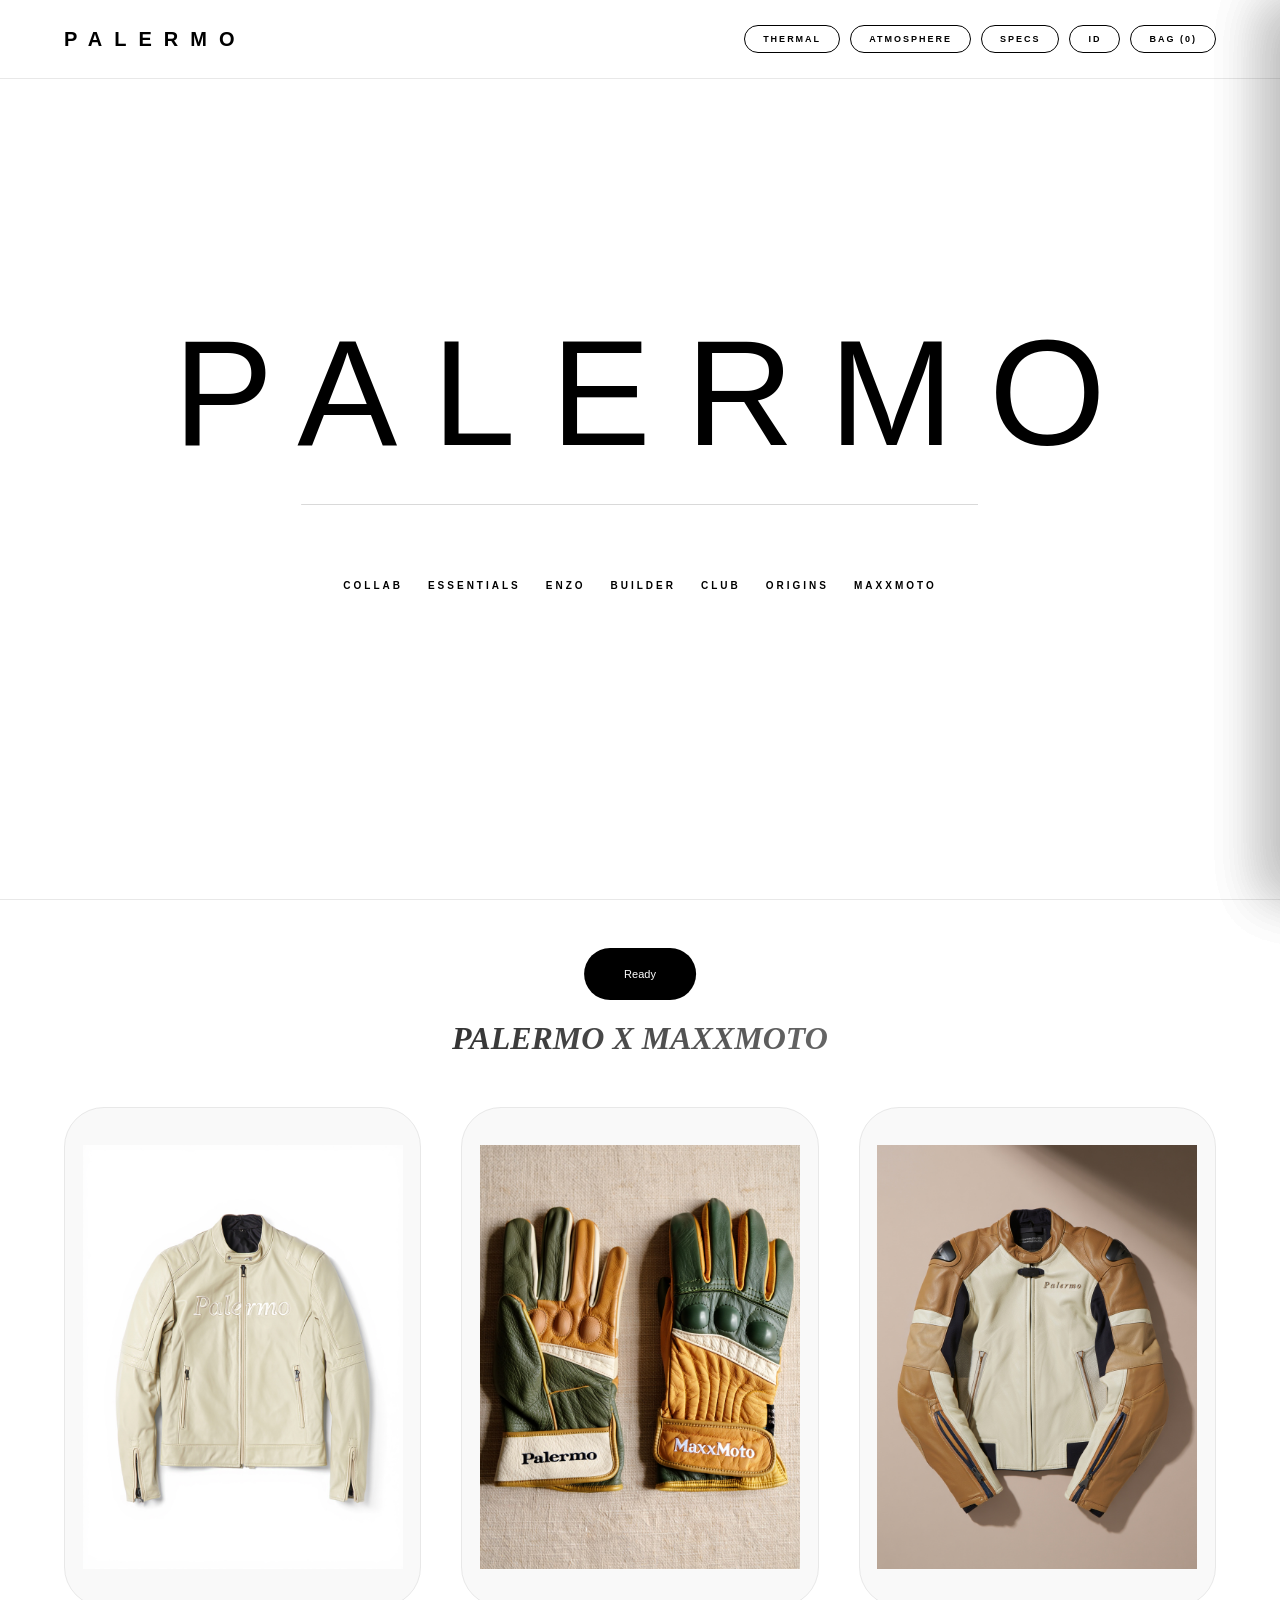
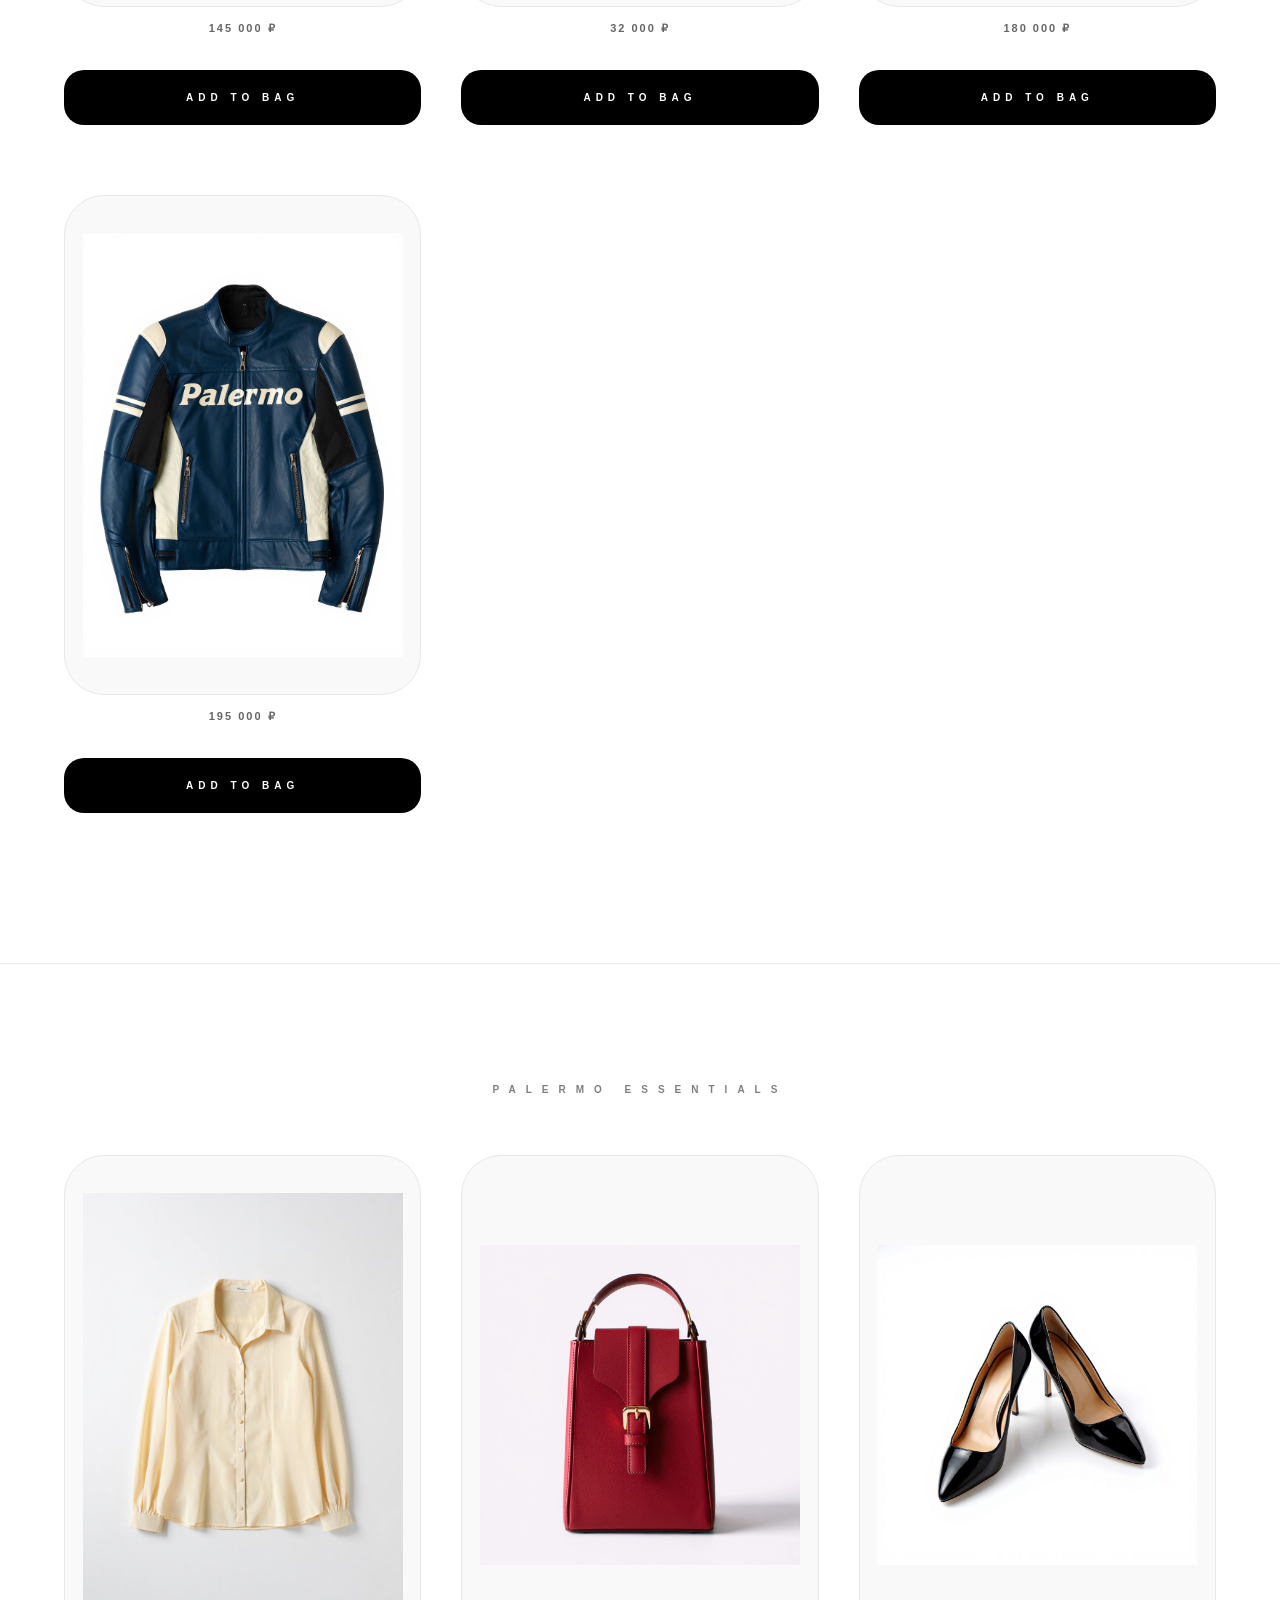
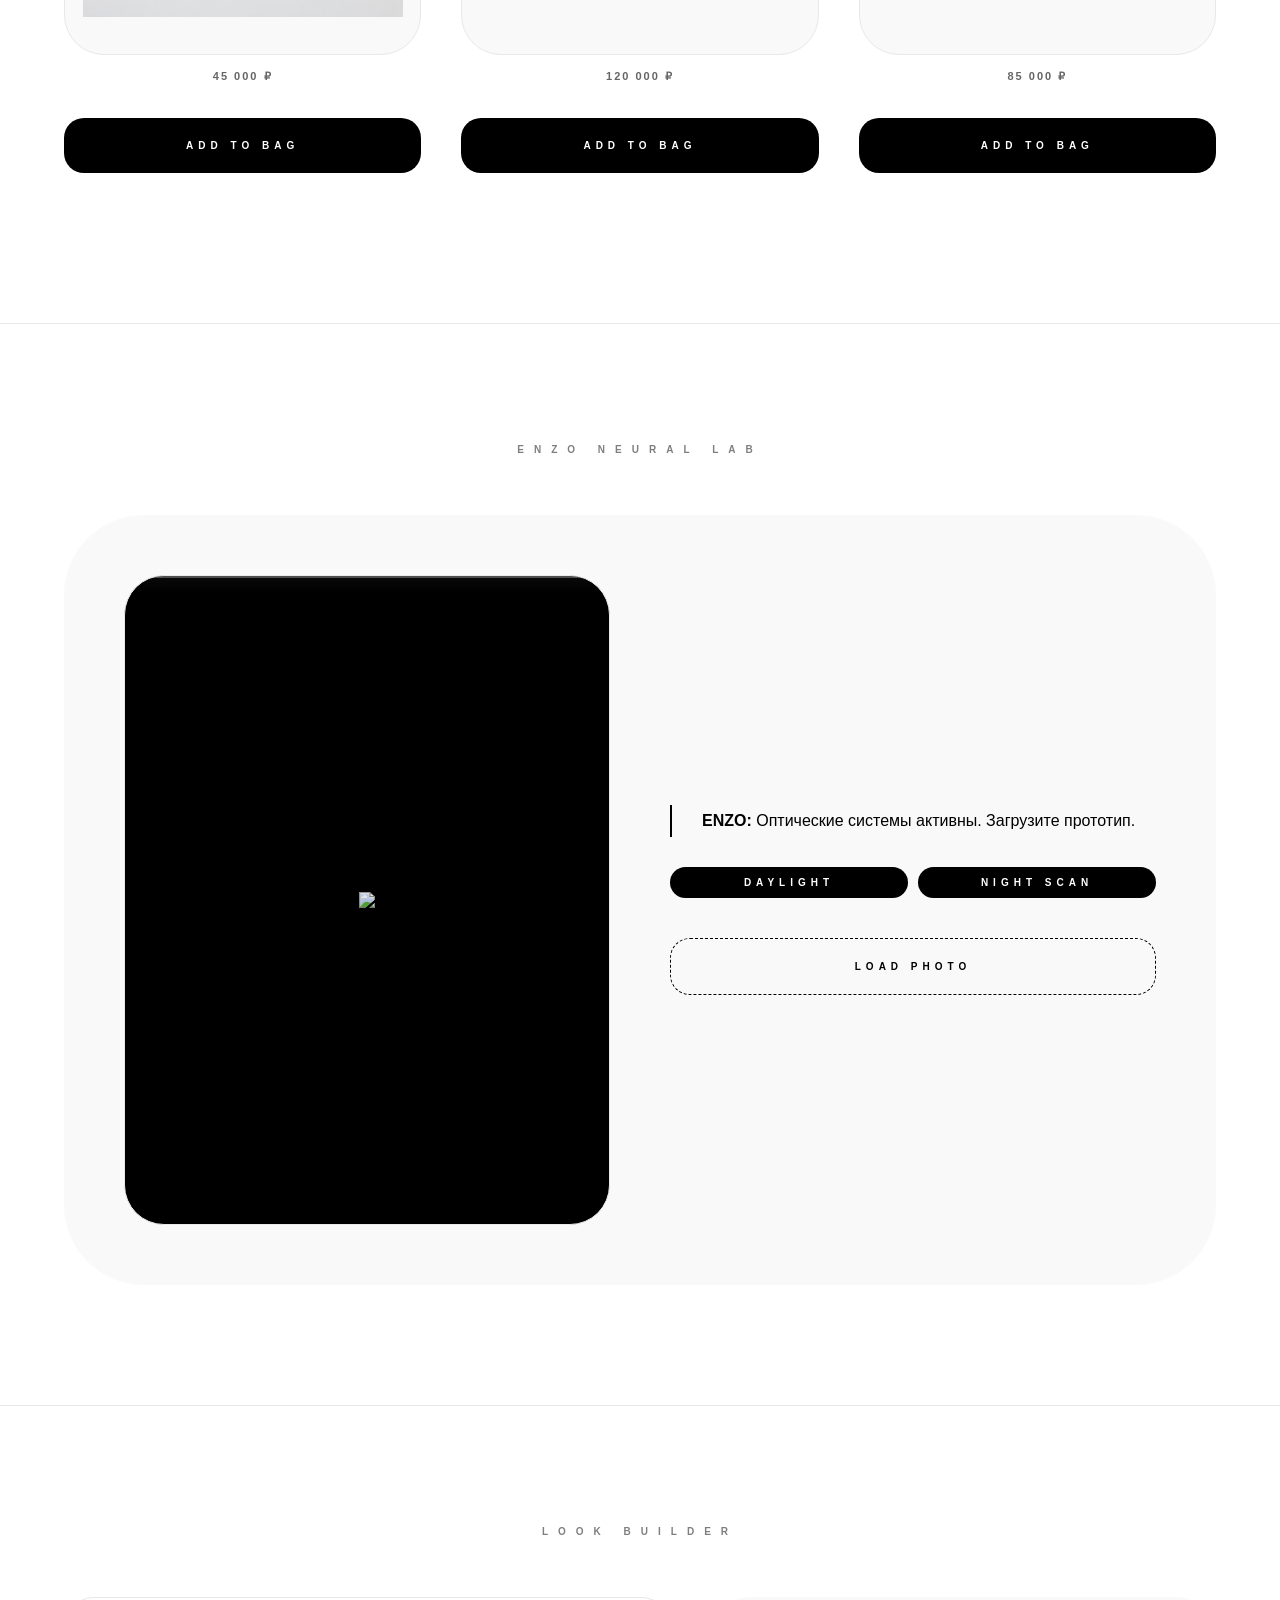
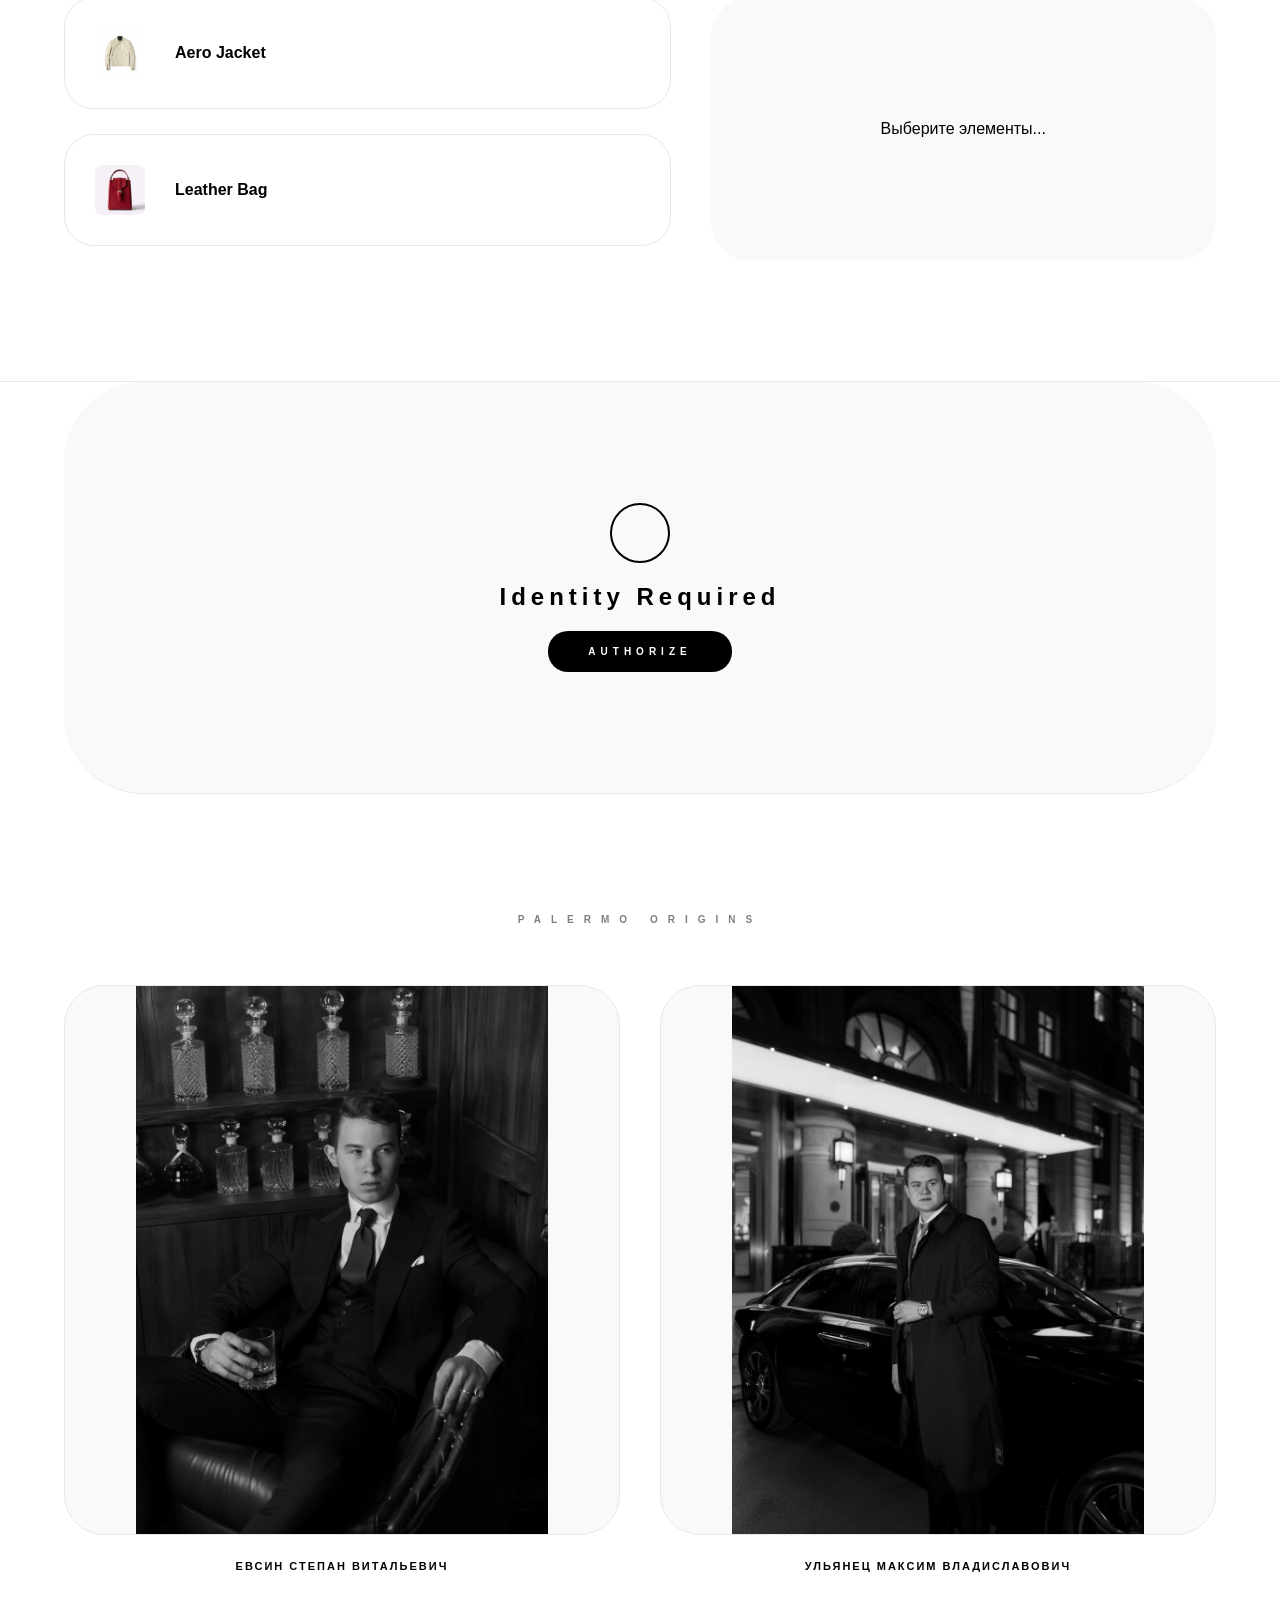
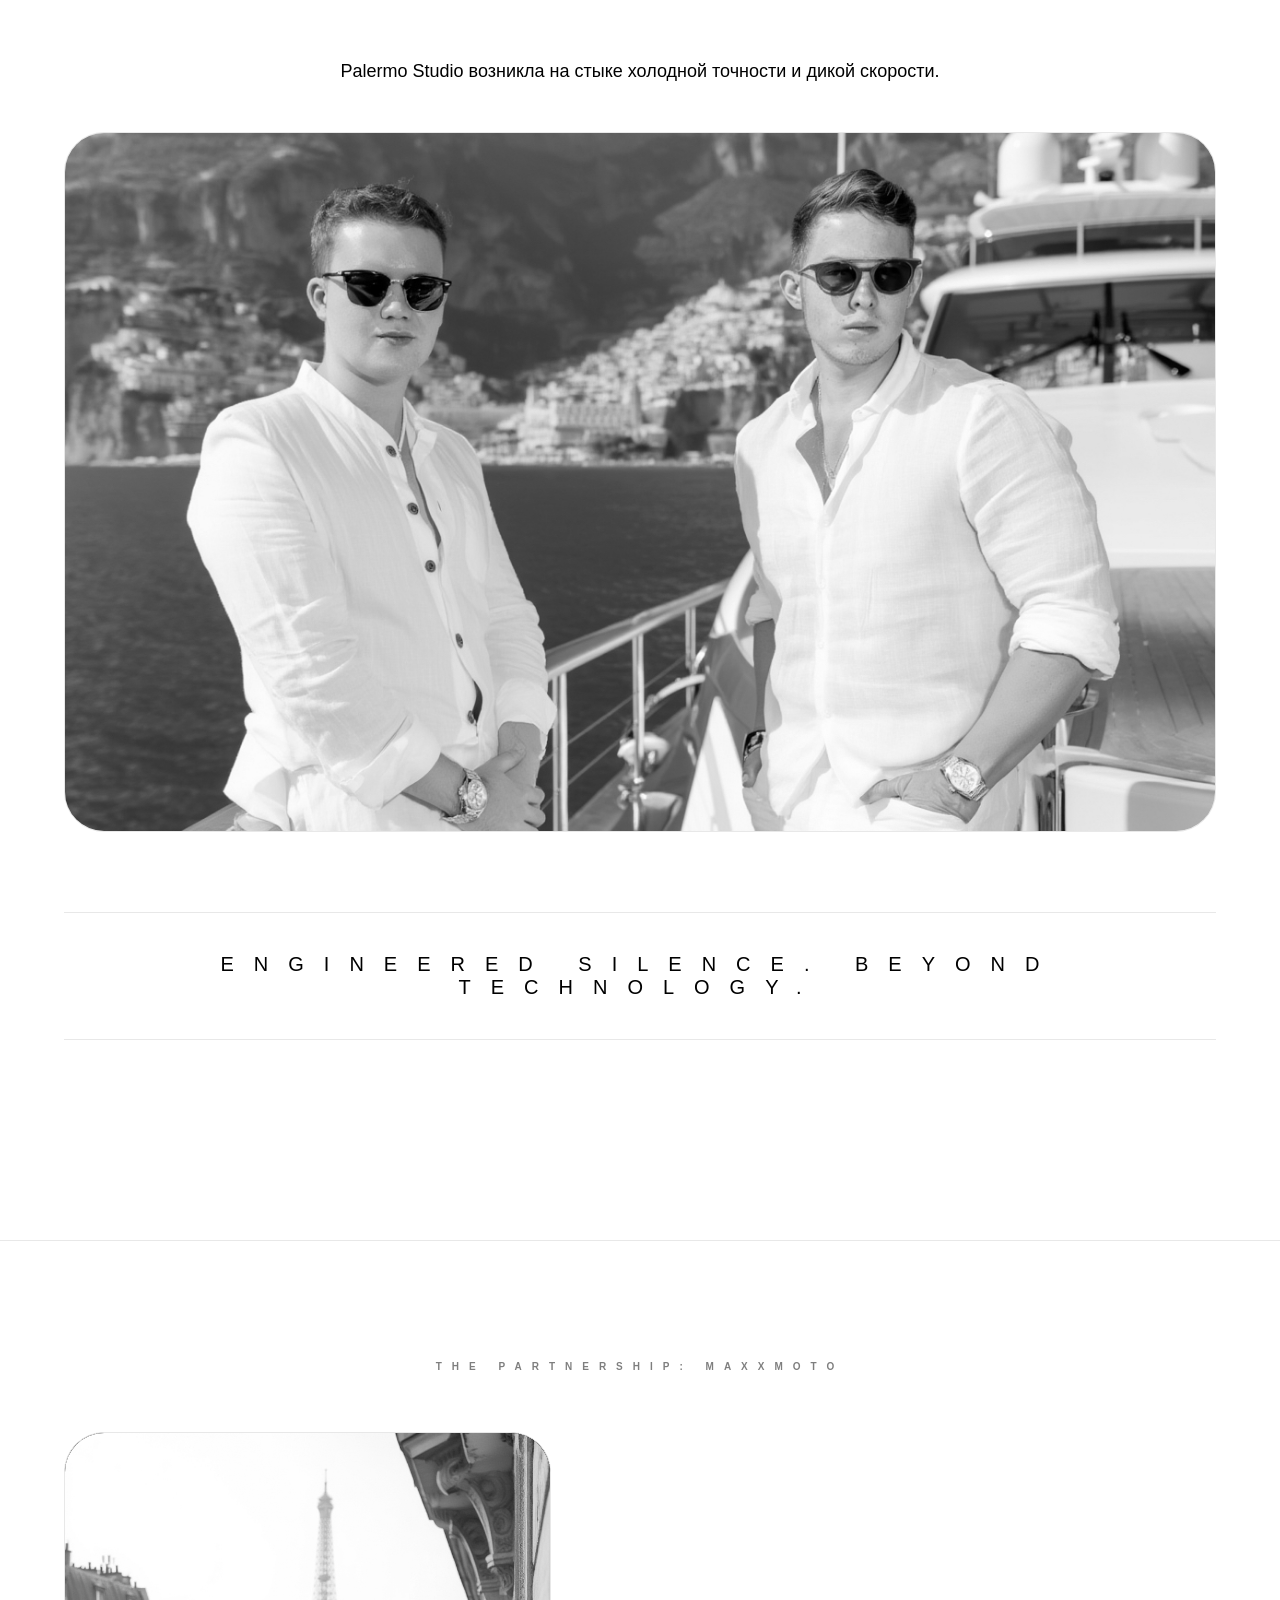
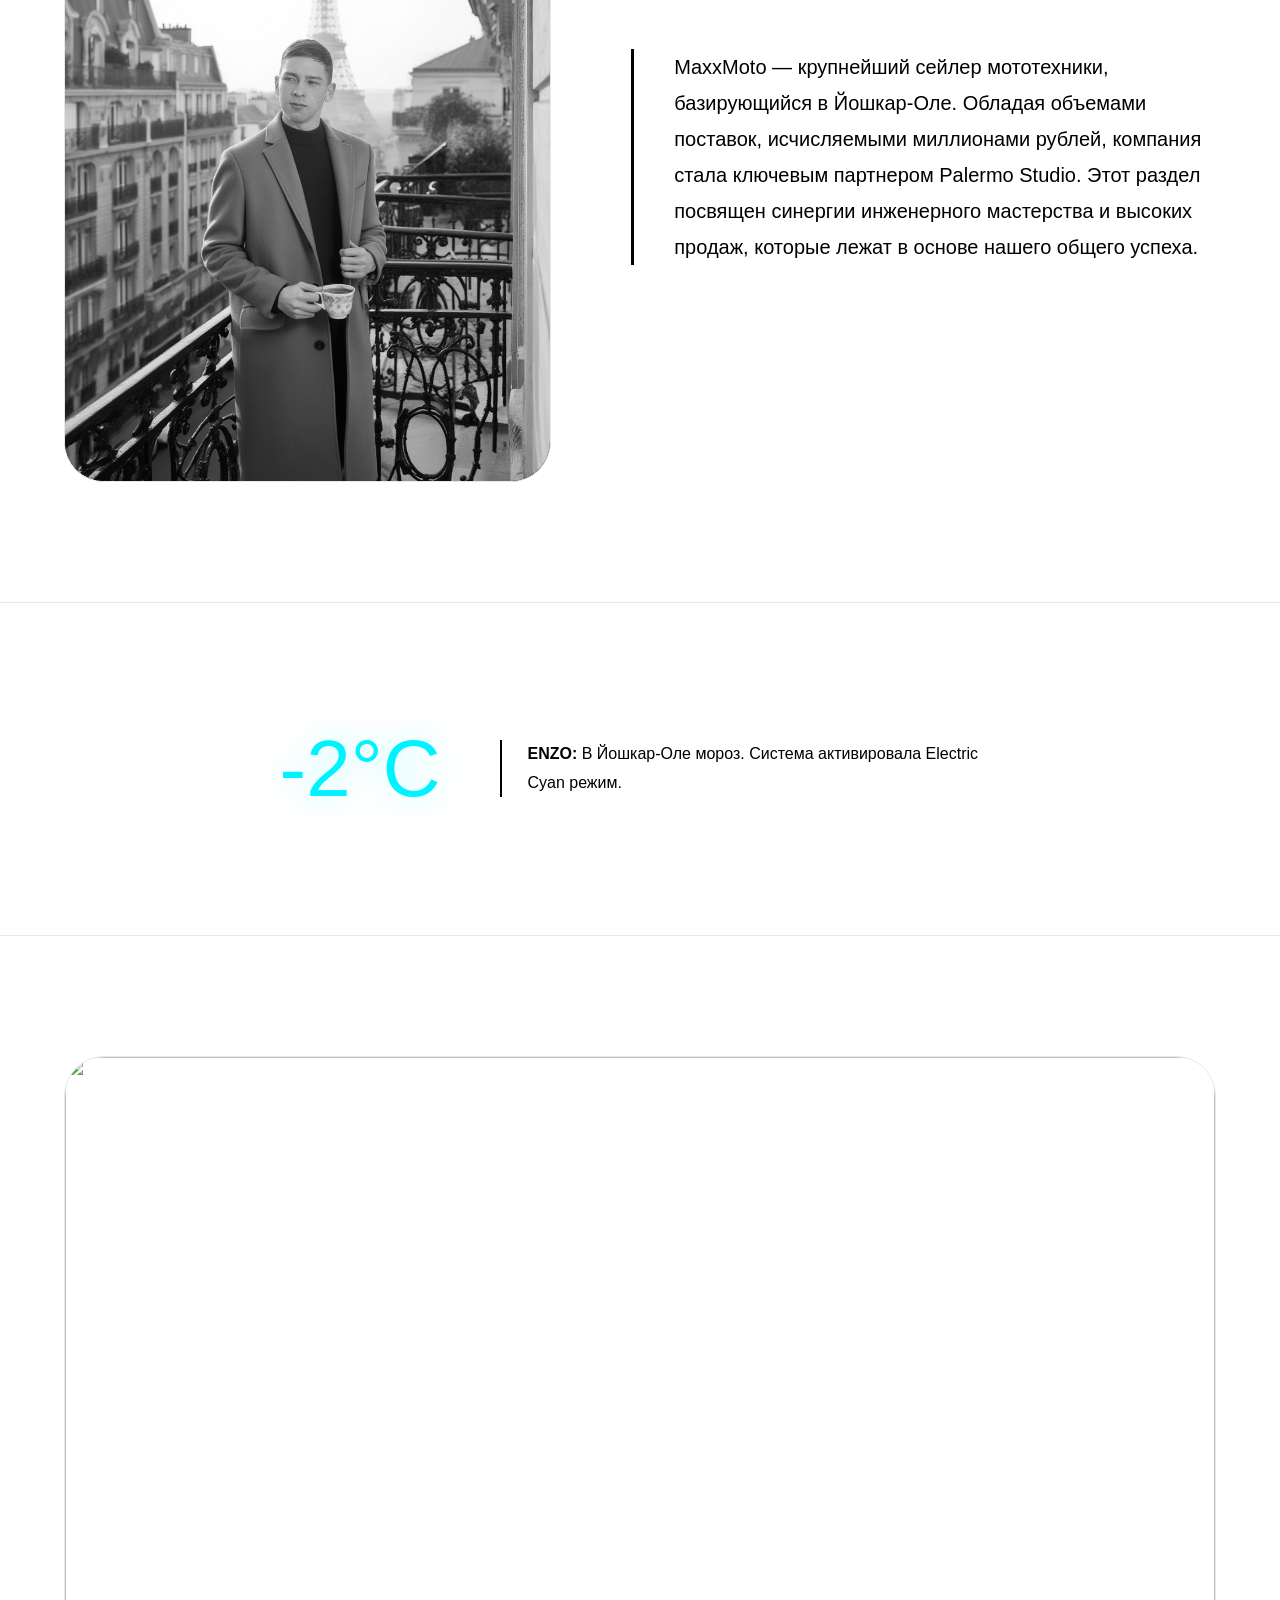
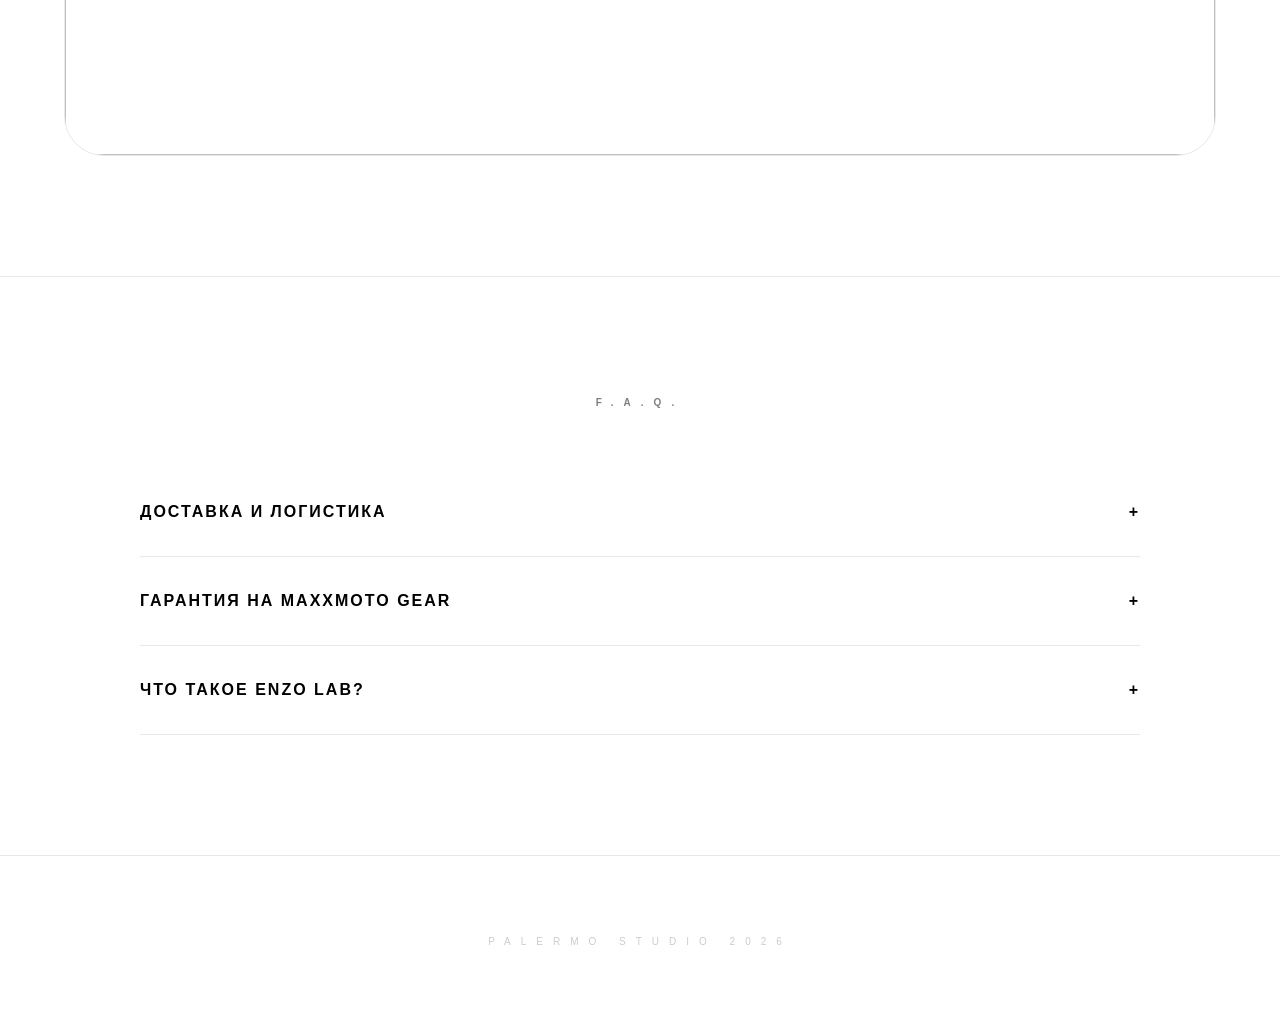
==== palermo.html @ 08204683 "v2 — optimized palermo studio with thermal mode, scroll reveal, size selector" ====
<!DOCTYPE html>
<html lang="ru">
<head>
    <meta charset="UTF-8">
    <title>PALERMO STUDIO | OS 2026</title>
    <style>
        :root {
            --bg: #ffffff; --text: #000000; --border: #e8e8e8;
            --gray: #f9f9f9; --beige: #D2B48C; --transition: all 0.6s cubic-bezier(0.15, 0, 0.15, 1);
            --electric-cyan: #00f2ff;
            --specs-bg: #f4f1ec; 
        }
        body.night-mode { --bg: #0d0d0d; --text: #ffffff; --border: #222; --gray: #151515; --specs-bg: #1a1815; }

        * { margin: 0; padding: 0; box-sizing: border-box; }
        body { font-family: "Helvetica Neue", Arial, sans-serif; background: var(--bg); color: var(--text); transition: background 0.5s; overflow-x: hidden; scroll-behavior: smooth; }
        .grain { position: fixed; top: 0; left: 0; width: 100%; height: 100%; background-image: url('https://vercel.app'); opacity: 0.03; pointer-events: none; z-index: 9999; }

        /* HEADER */
        header { position: fixed; top: 0; width: 100%; z-index: 1000; padding: 25px 5%; display: flex; justify-content: space-between; align-items: center; background: rgba(var(--bg), 0.8); backdrop-filter: blur(20px); border-bottom: 1px solid var(--border); }
        .logo-top { font-size: 20px; font-weight: 700; letter-spacing: 12px; text-transform: uppercase; }
        .nav-top { display: flex; gap: 10px; align-items: center; }
        .btn-mode { cursor: pointer; font-size: 9px; letter-spacing: 2px; text-transform: uppercase; border: 1px solid var(--text); padding: 8px 18px; border-radius: 30px; transition: 0.3s; background: none; color: var(--text); font-weight: bold; white-space: nowrap; }

        /* SIDEBARS */
        #side-cart, #auth-modal, #spec-modal { position: fixed; right: -450px; top: 0; width: 450px; height: 100%; background: var(--bg); z-index: 10001; border-left: 1px solid var(--border); padding: 50px; transition: right 0.6s cubic-bezier(0.16, 1, 0.3, 1); box-shadow: -20px 0 50px rgba(0,0,0,0.1); }
        #side-cart.open, #auth-modal.open, #spec-modal.open { right: 0; }
        .close-trigger { cursor: pointer; opacity: 0.4; font-size: 10px; letter-spacing: 2px; margin-bottom: 40px; display: block; }

        /* HERO */
        .hero { height: 100vh; display: flex; flex-direction: column; align-items: center; justify-content: center; text-align: center; }
        .hero-title-wrap { position: relative; padding-bottom: 25px; margin-bottom: 20px; }
        .hero-title { font-size: clamp(50px, 15vw, 150px); font-weight: 100; letter-spacing: 35px; text-transform: uppercase; transform: translateX(17px); }
        .hero-underline { position: absolute; bottom: 0; left: 0; width: 100%; height: 1px; background: var(--text); opacity: 0.15; transform: scaleX(0.7); }
        .hero-nav { display: flex; gap: 25px; list-style: none; margin-top: 50px; flex-wrap: wrap; justify-content: center; }
        .hero-nav a { text-decoration: none; color: var(--text); font-size: 10px; font-weight: 700; text-transform: uppercase; letter-spacing: 3px; }

        /* CATALOG - ZOOM GEAR ONLY */
        section { padding: 120px 5%; border-bottom: 1px solid var(--border); }
        .section-label { font-size: 10px; letter-spacing: 10px; text-transform: uppercase; text-align: center; display: block; margin-bottom: 60px; opacity: 0.5; font-weight: bold; }
        .catalog { display: grid; grid-template-columns: repeat(auto-fit, minmax(320px, 1fr)); gap: 40px; }
        .card { text-align: center; margin-bottom: 30px; }
        .img-wrap { width: 100%; height: 500px; border-radius: 40px; border: 1px solid var(--border); position: relative; background: var(--gray); overflow: hidden; display: flex; align-items: center; justify-content: center; }
        .gear-img { max-width: 90%; max-height: 90%; object-fit: contain; transition: var(--transition); }
        .card:hover .gear-img { transform: scale(1.1); }
        .price-tag { font-size: 11px; letter-spacing: 2px; margin: 15px 0; font-weight: bold; opacity: 0.6; }

        /* LOOK BUILDER SELECTION */
        .builder-container { display: grid; grid-template-columns: 1.2fr 1fr; gap: 40px; max-width: 1200px; margin: 0 auto; }
        .item-row { display: flex; align-items: center; gap: 25px; padding: 25px; border: 1px solid var(--border); border-radius: 30px; cursor: pointer; transition: 0.3s; margin-bottom: 15px; background: var(--bg); color: var(--text); }
        .item-row.selected { background: var(--text); color: var(--bg); border-color: var(--text); }
        .item-thumb { width: 60px; height: 60px; border-radius: 12px; object-fit: contain; background: #fff; padding: 5px; }

        /* THE CLUB */
        #club-section { background: var(--gray); text-align: center; position: relative; min-height: 400px; border-radius: 80px; margin: 0 5%; }
        .lock-overlay { position: absolute; top:0; left:0; width:100%; height:100%; background: var(--gray); display: flex; flex-direction: column; align-items: center; justify-content: center; z-index: 10; transition: 1s; border-radius: 80px; }
        .lock-overlay.unlocked { opacity: 0; pointer-events: none; transform: translateY(-50px); }
        .tech-lock { width: 60px; height: 60px; border: 2px solid var(--text); border-radius: 50%; margin-bottom: 20px; position: relative; animation: pulse 2s infinite; }
        @keyframes pulse { 0% { box-shadow: 0 0 0 0 rgba(0,0,0,0.1); } 100% { box-shadow: 0 0 0 30px rgba(0,0,0,0); } }

        /* ORIGINS - ALIGNED NO ZOOM */
        .founders-grid { display: grid; grid-template-columns: 1fr 1fr; gap: 40px; margin-bottom: 80px; align-items: start; }
        .f-img-box { width: 100%; height: 550px; background: var(--gray); border-radius: 40px; display: flex; align-items: center; justify-content: center; overflow: hidden; border: 1px solid var(--border); }
        .f-img-box img { max-width: 100%; max-height: 100%; object-fit: contain; filter: grayscale(1); transition: 1s; }
        .f-img-box:hover img { filter: grayscale(0); }
        .founder-name { font-size: 11px; letter-spacing: 2px; text-transform: uppercase; margin-top: 25px; font-weight: bold; text-align: center; }

        .fob-showcase { width: 100%; height: 700px; border-radius: 40px; overflow: hidden; border: 1px solid var(--border); background: var(--gray); display: flex; align-items: center; justify-content: center; }
        .fob-showcase img { width: 100%; height: 100%; object-fit: cover; filter: grayscale(1); transition: 1.5s; }
        .fob-showcase:hover img { filter: grayscale(0); }

        /* SCANNER */
        .lab-box { background: var(--gray); border-radius: 80px; display: grid; grid-template-columns: 1fr 1fr; gap: 60px; padding: 60px; align-items: center; }
        .mirror { height: 650px; border-radius: 40px; background: #000; position: relative; overflow: hidden; display: flex; align-items: center; justify-content: center; border: 1px solid var(--border); }
        .mirror img { max-width: 100%; max-height: 100%; object-fit: contain; opacity: 0.9; }
        .scan-line { width: 100%; height: 2px; background: #fff; position: absolute; top: 0; left: 0; animation: scanAnim 4s infinite linear; opacity: 0.3; z-index: 25; box-shadow: 0 0 15px #fff; }
        @keyframes scanAnim { 0%, 100% { top: 0; } 50% { top: 100%; } }
        #ai-loader { display: none; position: absolute; width: 60px; height: 60px; border: 3px solid rgba(210, 180, 140, 0.1); border-top: 3px solid var(--beige); border-radius: 50%; animation: spin 1s infinite; z-index: 30; }

        /* UTILS */
        .btn-lux { width: 100%; padding: 22px; background: var(--text); color: var(--bg); border: none; border-radius: 20px; font-size: 10px; font-weight: bold; letter-spacing: 5px; text-transform: uppercase; margin-top: 20px; cursor: pointer; }
        .faq-item { border-bottom: 1px solid var(--border); padding: 35px 0; cursor: pointer; }
        .faq-a { font-size: 13px; line-height: 2; opacity: 0; max-height: 0; overflow: hidden; transition: 0.5s; }
        .faq-item.active .faq-a { opacity: 0.5; max-height: 300px; padding-top: 25px; }
        #toast { position: fixed; bottom: -100px; left: 50%; transform: translateX(-50%); background: var(--text); color: var(--bg); padding: 20px 40px; border-radius: 100px; font-size: 11px; z-index: 20000; transition: 0.5s; }
        #toast.show { bottom: 40px; }
    </style>
</head>
<body id="body">
    <div class="grain"></div>
    <header>
        <div class="logo-top">PALERMO</div>
        <div class="nav-top">
            <div class="btn-mode" onclick="toggleThermal()">Thermal</div>
            <div class="btn-mode" onclick="document.body.classList.toggle('night-mode')">Atmosphere</div>
            <div class="btn-mode" onclick="document.getElementById('spec-modal').classList.toggle('open')">Specs</div>
            <div class="btn-mode" id="id-label" onclick="toggleAuth()">ID</div>
            <div class="btn-mode" onclick="toggleCart()">Bag (<span id="cart-q">0</span>)</div>
        </div>
    </header>

    <div id="spec-modal"><span class="close-trigger" onclick="this.parentElement.classList.remove('open')">← BACK</span><h2>Specs</h2><div style="background:var(--specs-bg); padding:30px; margin-top:20px; border-radius:15px;"><p style="font-size:13px; line-height:2.5; color:var(--beige);">• <b>Drag:</b> 0.24 Cd<br>• <b>Series:</b> Alpha V1</p></div></div>
    <div id="auth-modal"><span class="close-trigger" onclick="toggleAuth()">← BACK</span><h2>Identity</h2><input style="width:100%; padding:18px; margin:20px 0; border-radius:12px; border:1px solid var(--border);" type="text" placeholder="EMAIL" id="login-field"><button class="btn-lux" onclick="login()">Sync</button></div>
    <div id="side-cart"><span class="close-trigger" onclick="toggleCart()">← CLOSE</span><h2>Bag</h2><div id="cart-list"></div><div style="position:absolute; bottom:50px; width:calc(100% - 100px);"><div style="display:flex; justify-content:space-between; margin-bottom:20px;"><b>Total:</b><b id="cart-total">0 ₽</b></div><button class="btn-lux" style="margin:0" onclick="checkout()">Checkout</button></div></div>

    <!-- 1. HERO -->
    <section class="hero">
        <div class="hero-title-wrap"><h1 class="hero-title">PALERMO</h1><div class="hero-underline"></div></div>
        <ul class="hero-nav"><li><a href="#collab">Collab</a></li><li><a href="#mainline">Essentials</a></li><li><a href="#lab">ENZO</a></li><li><a href="#builder">Builder</a></li><li><a href="#club-section">Club</a></li><li><a href="#origins">Origins</a></li><li><a href="#maxxmoto">MaxxMoto</a></li></ul>
    </section>

    <!-- 2. COLLAB -->
    <section id="collab">
        <h2 style="font-family:'Arial Black'; font-style:italic; font-weight:900; font-size:32px; text-transform:uppercase; text-align:center; margin-bottom:50px; background:linear-gradient(90deg, var(--text), #999); -webkit-background-clip:text; -webkit-text-fill-color:transparent;">Palermo x MaxxMoto</h2>
        <div class="catalog">
            <div class="card"><div class="img-wrap"><img src="jacket.jpeg" class="gear-img"></div><div class="price-tag">145 000 ₽</div><button class="btn-lux" onclick="buy('Aero Jacket', 145000)">Add to bag</button></div>
            <div class="card"><div class="img-wrap"><img src="glovo.jpeg" class="gear-img"></div><div class="price-tag">32 000 ₽</div><button class="btn-lux" onclick="buy('Glovo Gloves', 32000)">Add to bag</button></div>
            <div class="card"><div class="img-wrap"><img src="moto1.jpeg" class="gear-img"></div><div class="price-tag">180 000 ₽</div><button class="btn-lux" onclick="buy('Armor v1', 180000)">Add to bag</button></div>
            <div class="card"><div class="img-wrap"><img src="moto2.jpeg" class="gear-img"></div><div class="price-tag">195 000 ₽</div><button class="btn-lux" onclick="buy('Armor v2', 195000)">Add to bag</button></div>
        </div>
    </section>

    <!-- 3. ESSENTIALS -->
    <section id="mainline">
        <span class="section-label">Palermo Essentials</span>
        <div class="catalog">
            <div class="card"><div class="img-wrap"><img src="shirt.jpeg" class="gear-img"></div><div class="price-tag">45 000 ₽</div><button class="btn-lux" onclick="buy('Studio Shirt', 45000)">Add to bag</button></div>
            <div class="card"><div class="img-wrap"><img src="sumka.jpeg" class="gear-img"></div><div class="price-tag">120 000 ₽</div><button class="btn-lux" onclick="buy('Leather Bag', 120000)">Add to bag</button></div>
            <div class="card"><div class="img-wrap"><img src="tufli.jpeg" class="gear-img"></div><div class="price-tag">85 000 ₽</div><button class="btn-lux" onclick="buy('Studio Shoes', 85000)">Add to bag</button></div>
        </div>
    </section>

    <!-- 4. ENZO SCANNER -->
    <section id="lab">
        <span class="section-label">ENZO Neural Lab</span>
        <div class="lab-box">
            <div class="mirror"><div class="scan-line"></div><div id="ai-loader"></div><img src="robot.jpg" id="v-port"></div>
            <div><p id="enzo-text" style="font-size:16px; line-height:2; border-left:2px solid var(--text); padding-left:30px; margin-bottom:30px;"><b>ENZO:</b> Оптические системы активны. Загрузите прототип.</p>
                <div style="display:flex; gap:10px; margin-bottom:20px;"><button class="btn-lux" style="margin:0; padding:10px 20px;" onclick="changeLight('day')">Daylight</button><button class="btn-lux" style="margin:0; padding:10px 20px;" onclick="changeLight('night')">Night Scan</button></div>
                <button class="btn-lux" style="background:none; border:1px dashed var(--text); color:var(--text);" onclick="loadMax()">Load Photo</button>
            </div>
        </div>
    </section>

    <!-- 5. LOOK BUILDER -->
    <section id="builder">
        <span class="section-label">Look Builder</span>
        <div class="builder-container">
            <div style="display:flex; flex-direction:column; gap:10px;">
                <div class="item-row" onclick="sel('Aero Jacket', this)"><img src="jacket.jpeg" class="item-thumb"><b>Aero Jacket</b></div>
                <div class="item-row" onclick="sel('Leather Bag', this)"><img src="sumka.jpeg" class="item-thumb"><b>Leather Bag</b></div>
            </div>
            <div style="background:var(--gray); border-radius:40px; display:flex; align-items:center; justify-content:center; padding:40px; text-align:center;"><p id="l-msg">Выберите элементы...</p></div>
        </div>
    </section>

    <!-- 6. THE CLUB -->
    <section id="club-section">
        <span class="section-label">Palermo [PRIVATE] Club</span>
        <div class="lock-overlay" id="club-lock"><div class="tech-lock"></div><h2 style="letter-spacing:5px;">Identity Required</h2><button class="btn-lux" onclick="toggleAuth()" style="width:auto; padding:15px 40px; margin-top:20px;">Authorize</button></div>
        <div id="club-inner" style="opacity:0.1; filter:blur(10px); transition:1.5s; display:grid; grid-template-columns: 1fr 1fr 1fr; gap:30px; max-width:1200px; margin:0 auto;">
            <div style="border:1px solid var(--border); padding:40px; border-radius:30px;"><b>STATUS:</b> LEVEL ALPHA</div>
            <div style="border:1px solid var(--border); padding:40px; border-radius:30px;"><b>OFFER:</b> -15% SITEWIDE</div>
            <div style="border:1px solid var(--border); padding:40px; border-radius:30px;"><b>INSIDER:</b> V2 CONCEPT</div>
        </div>
    </section>

    <!-- 7. ORIGINS -->
    <section id="origins">
        <span class="section-label">Palermo Origins</span>
        <div class="founders-grid">
            <div style="text-align:center;"><div class="f-img-box"><img src="f1.jpeg"></div><p class="founder-name">Евсин Степан Витальевич</p></div>
            <div style="text-align:center;"><div class="f-img-box"><img src="f2.jpeg"></div><p class="founder-name">Ульянец Максим Владиславович</p></div>
        </div>
        <p style="max-width:850px; margin:40px auto; font-size:18px; line-height:2.2; text-align:center; font-weight:300;">Palermo Studio возникла на стыке холодной точности и дикой скорости.</p>
        <div class="fob-showcase"><img src="fob.jpeg"></div>
        <div style="font-size: clamp(14px, 2.5vw, 20px); letter-spacing: 20px; text-transform: uppercase; text-align: center; margin: 80px 0; font-weight: 200; border-top: 1px solid var(--border); border-bottom: 1px solid var(--border); padding: 40px 0;">ENGINEERED SILENCE. BEYOND TECHNOLOGY.</div>
    </section>

    <!-- 8. MAXXMOTO -->
    <section id="maxxmoto">
        <span class="section-label">The Partnership: MaxxMoto</span>
        <div style="display:grid; grid-template-columns: 1fr 1.2fr; gap:80px; align-items:center;">
            <div style="height:650px; border-radius:40px; border:1px solid var(--border); overflow:hidden; background:#000; display:flex; align-items:center; justify-content:center;"><img src="maksim.jpeg" style="width:100%; height:100%; object-fit:cover; filter:grayscale(1); transition:1s;" onmouseover="this.style.filter='grayscale(0)'" onmouseout="this.style.filter='grayscale(1)'"></div>
            <div style="font-size: 20px; line-height: 1.8; font-weight: 300; border-left: 3px solid var(--text); padding-left: 40px;">MaxxMoto — крупнейший сейлер мототехники, базирующийся в Йошкар-Оле. Обладая объемами поставок, исчисляемыми миллионами рублей, компания стала ключевым партнером Palermo Studio. Этот раздел посвящен синергии инженерного мастерства и высоких продаж, которые лежат в основе нашего общего успеха.</div>
        </div>
    </section>

    <!-- 9. WEATHER & MAP -->
    <section id="comfort"><div style="display:flex; align-items:center; gap:60px; justify-content:center; flex-wrap:wrap;"><div style="font-size:80px; font-weight:100; color:var(--electric-cyan); text-shadow:0 0 30px rgba(0, 242, 255, 0.3);">-2°C</div><p style="max-width:500px; font-size:16px; line-height:1.8; border-left:2px solid var(--text); padding-left:25px;"><b>ENZO:</b> В Йошкар-Оле мороз. Система активировала Electric Cyan режим.</p></div></section>
    <section id="stores"><div style="height:700px; border-radius:40px; overflow:hidden; border:1px solid var(--border);"><img src="map.jpg" style="width:100%; height:100%; object-fit:contain;"></div></section>

    <!-- 10. FAQ -->
    <section id="faq">
        <span class="section-label">F.A.Q.</span>
        <div style="max-width: 1000px; margin: 0 auto;">
            <div class="faq-item" onclick="this.classList.toggle('active')"><div style="display:flex; justify-content:space-between; font-weight:bold; letter-spacing:2px; text-transform:uppercase;">Доставка и логистика<span>+</span></div><div class="faq-a">Доставка осуществляется из хаба в Йошкар-Оле в течение 3-7 дней по всему миру.</div></div>
            <div class="faq-item" onclick="this.classList.toggle('active')"><div style="display:flex; justify-content:space-between; font-weight:bold; letter-spacing:2px; text-transform:uppercase;">Гарантия на MaxxMoto Gear<span>+</span></div><div class="faq-a">Вся экипировка проходит 12 этапов тестирования и имеет пожизненную гарантию.</div></div>
            <div class="faq-item" onclick="this.classList.toggle('active')"><div style="display:flex; justify-content:space-between; font-weight:bold; letter-spacing:2px; text-transform:uppercase;">Что такое ENZO Lab?<span>+</span></div><div class="faq-a">Это проприетарный ИИ-ассистент для калибровки силуэта и подбора материалов.</div></div>
        </div>
    </section>

    <footer><p style="text-align:center; opacity:0.2; padding:80px; font-size:10px; letter-spacing:10px;">PALERMO STUDIO 2026</p></footer>
    <div id="toast">Ready</div>

    <script>
        let cart = [];
        function buy(n, p) { cart.push({n, p}); updateCart(); toast(n + " Added"); }
        function toggleCart() { document.getElementById('side-cart').classList.toggle('open'); }
        function toggleAuth() { document.getElementById('auth-modal').classList.toggle('open'); }
        function login() { 
            toast("Welcome, Evsin Stepan"); 
            document.getElementById('id-label').innerText = "Evsin Stepan";
            document.getElementById('club-lock').classList.add('unlocked');
            document.getElementById('club-inner').style.opacity = "1"; document.getElementById('club-inner').style.filter = "blur(0)";
            toggleAuth(); 
        }
        function updateCart() {
            const list = document.getElementById('cart-list');
            const total = cart.reduce((s, i) => s + i.p, 0);
            document.getElementById('cart-q').innerText = cart.length;
            document.getElementById('cart-total').innerText = total.toLocaleString() + " ₽";
            list.innerHTML = cart.map(i => `<div style="display:flex; justify-content:space-between; margin-bottom:15px; font-size:13px;"><span>${i.n}</span><span>${i.p.toLocaleString()} ₽</span></div>`).join('');
        }
        function checkout() { toast("Success"); cart=[]; updateCart(); toggleCart(); }
        function toast(m) { const t = document.getElementById('toast'); t.innerText = m; t.classList.add('show'); setTimeout(() => t.classList.remove('show'), 3000); }
        function toggleThermal() { document.getElementById('body').classList.toggle('thermal-active'); }
        let isMax = false;
        function loadMax() { document.getElementById('v-port').src = "max1.jpeg"; isMax = true; toast("Photo Loaded"); }
        function changeLight(m) {
            if(!isMax) return;
            const l = document.getElementById('ai-loader'); const img = document.getElementById('v-port');
            l.style.display = "block"; img.style.opacity = "0.2";
            setTimeout(() => { img.src = (m === 'night') ? "max2.jpeg" : "max1.jpeg"; img.style.opacity = "0.9"; l.style.display = "none"; }, 3000);
        }
        let sItems = [];
        function sel(n, e) {
            e.classList.toggle('selected');
            if(sItems.includes(n)) sItems = sItems.filter(i => i !== n); else sItems.push(n);
            document.getElementById('l-msg').innerHTML = sItems.length > 0 ? `<b>ENZO:</b> Сочетание анализируется...` : "Выберите элементы...";
        }
        window.onload = () => { window.scrollTo(0,0); };
    </script>
</body>
</html>
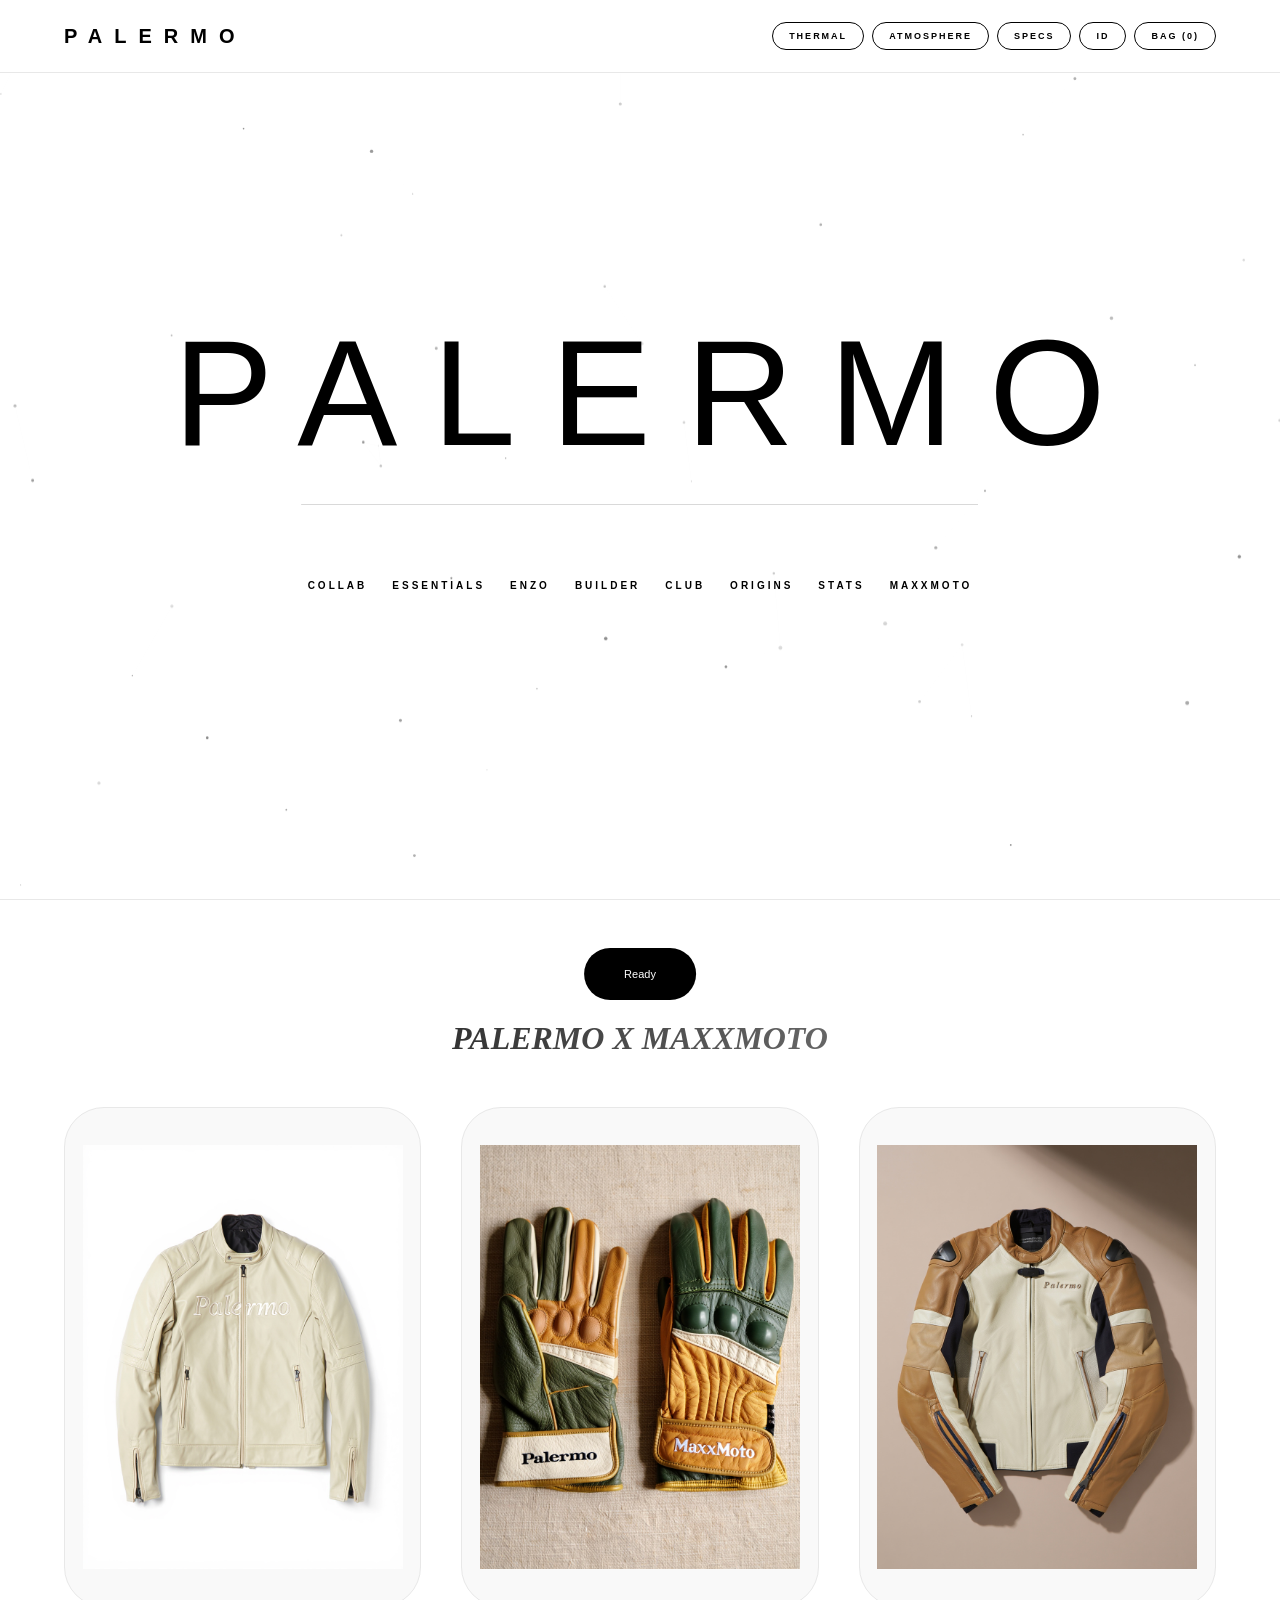
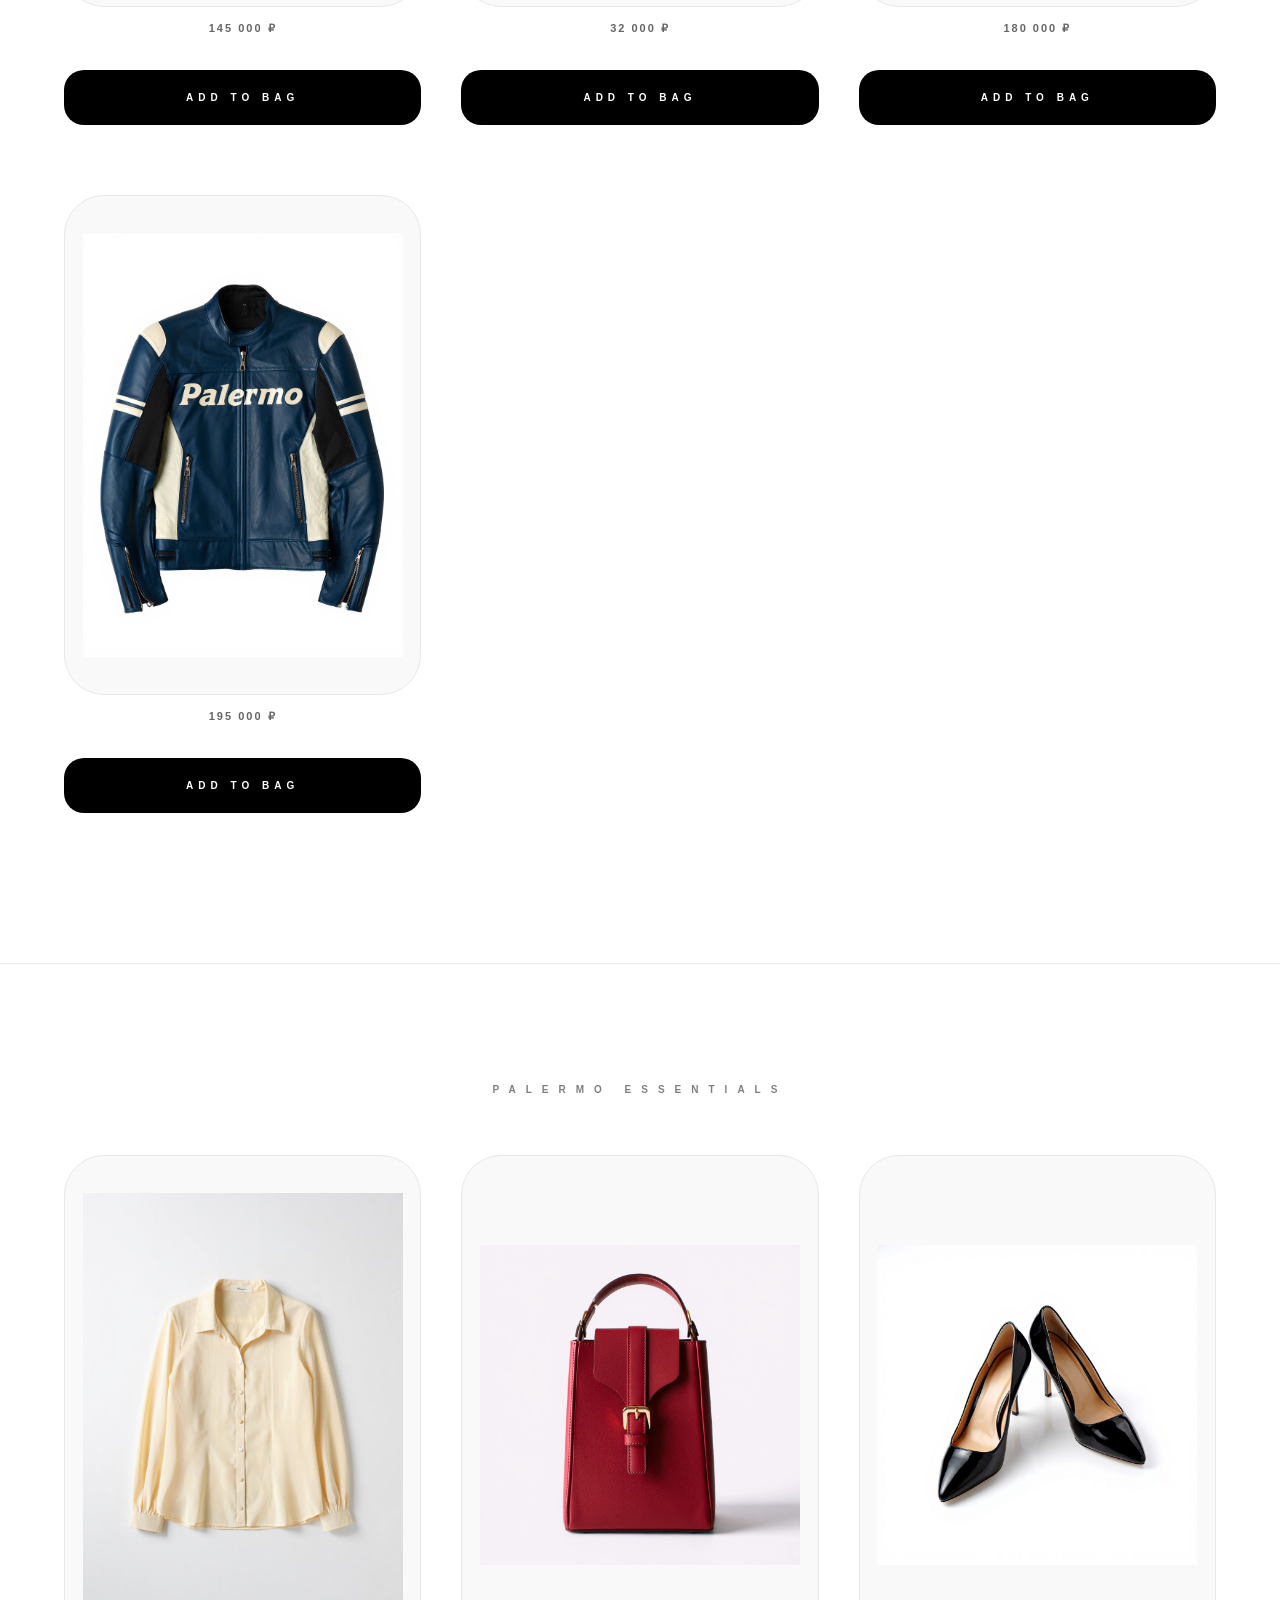
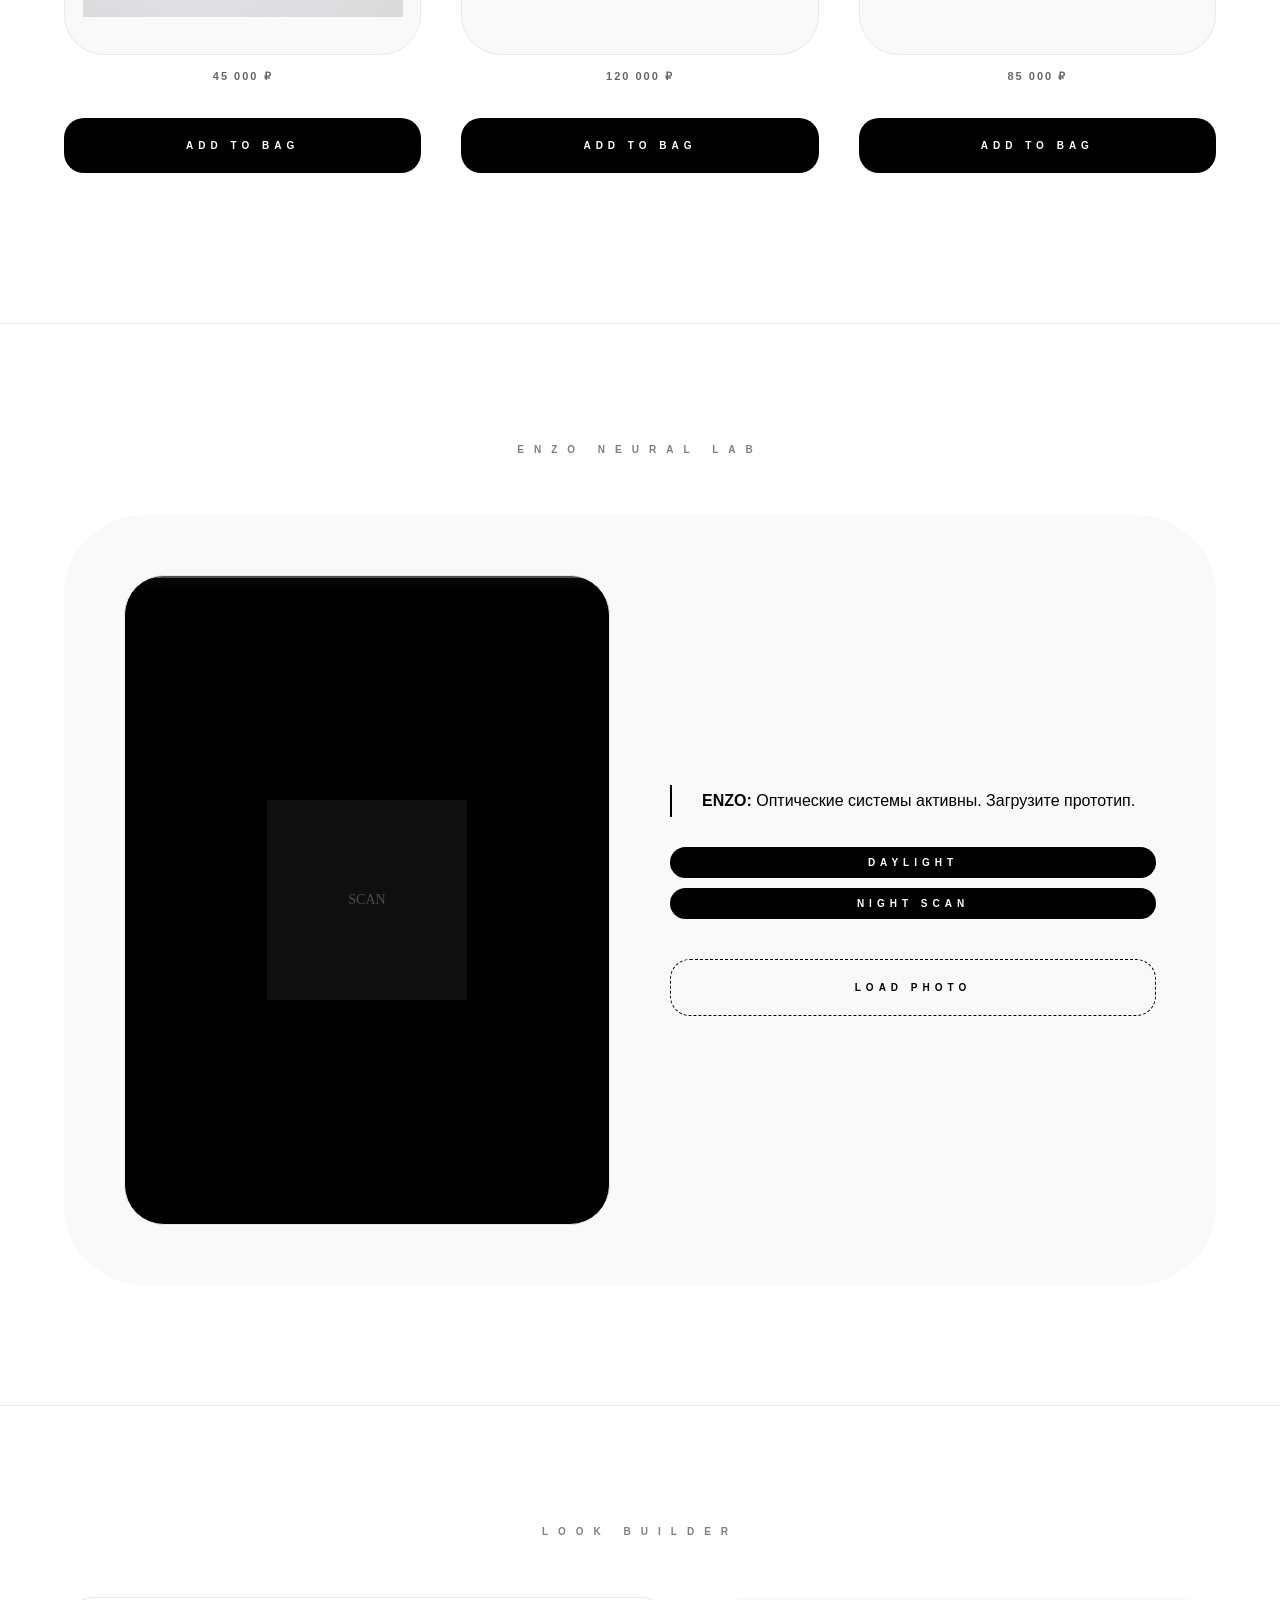
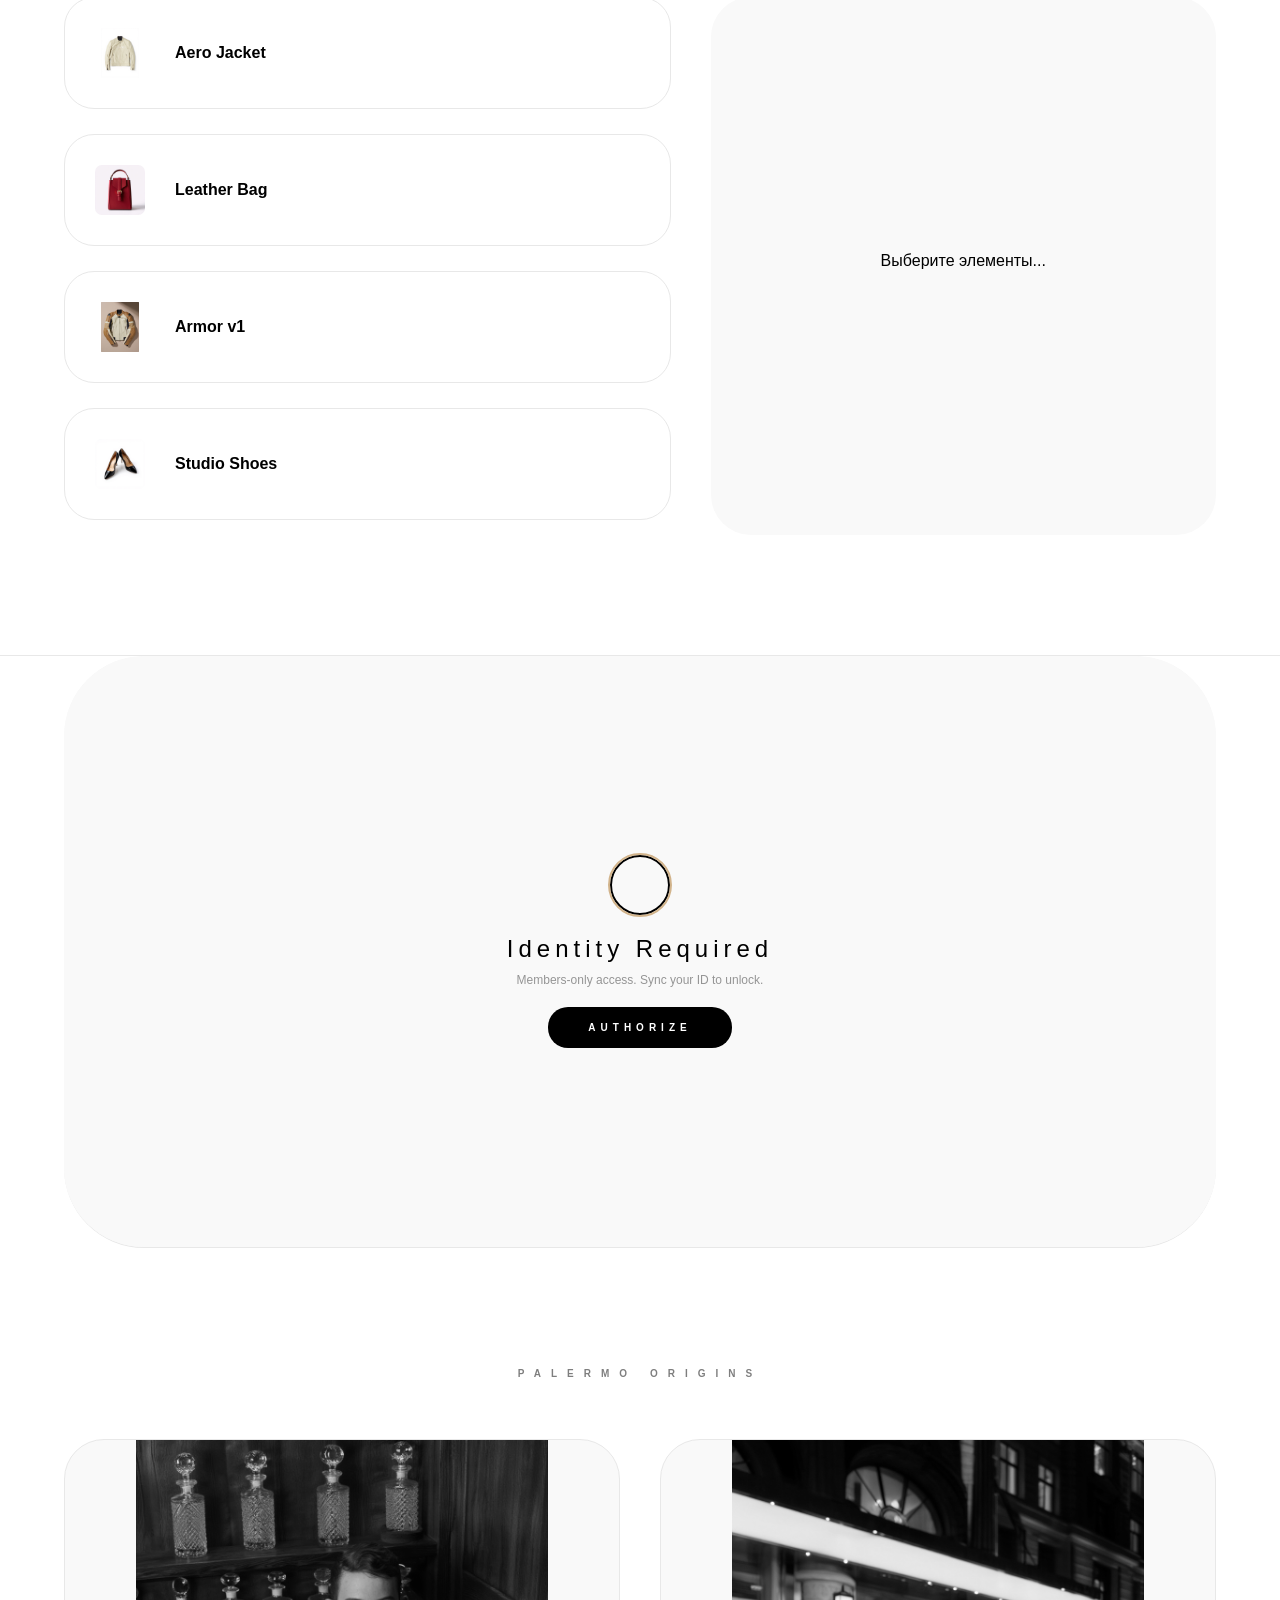
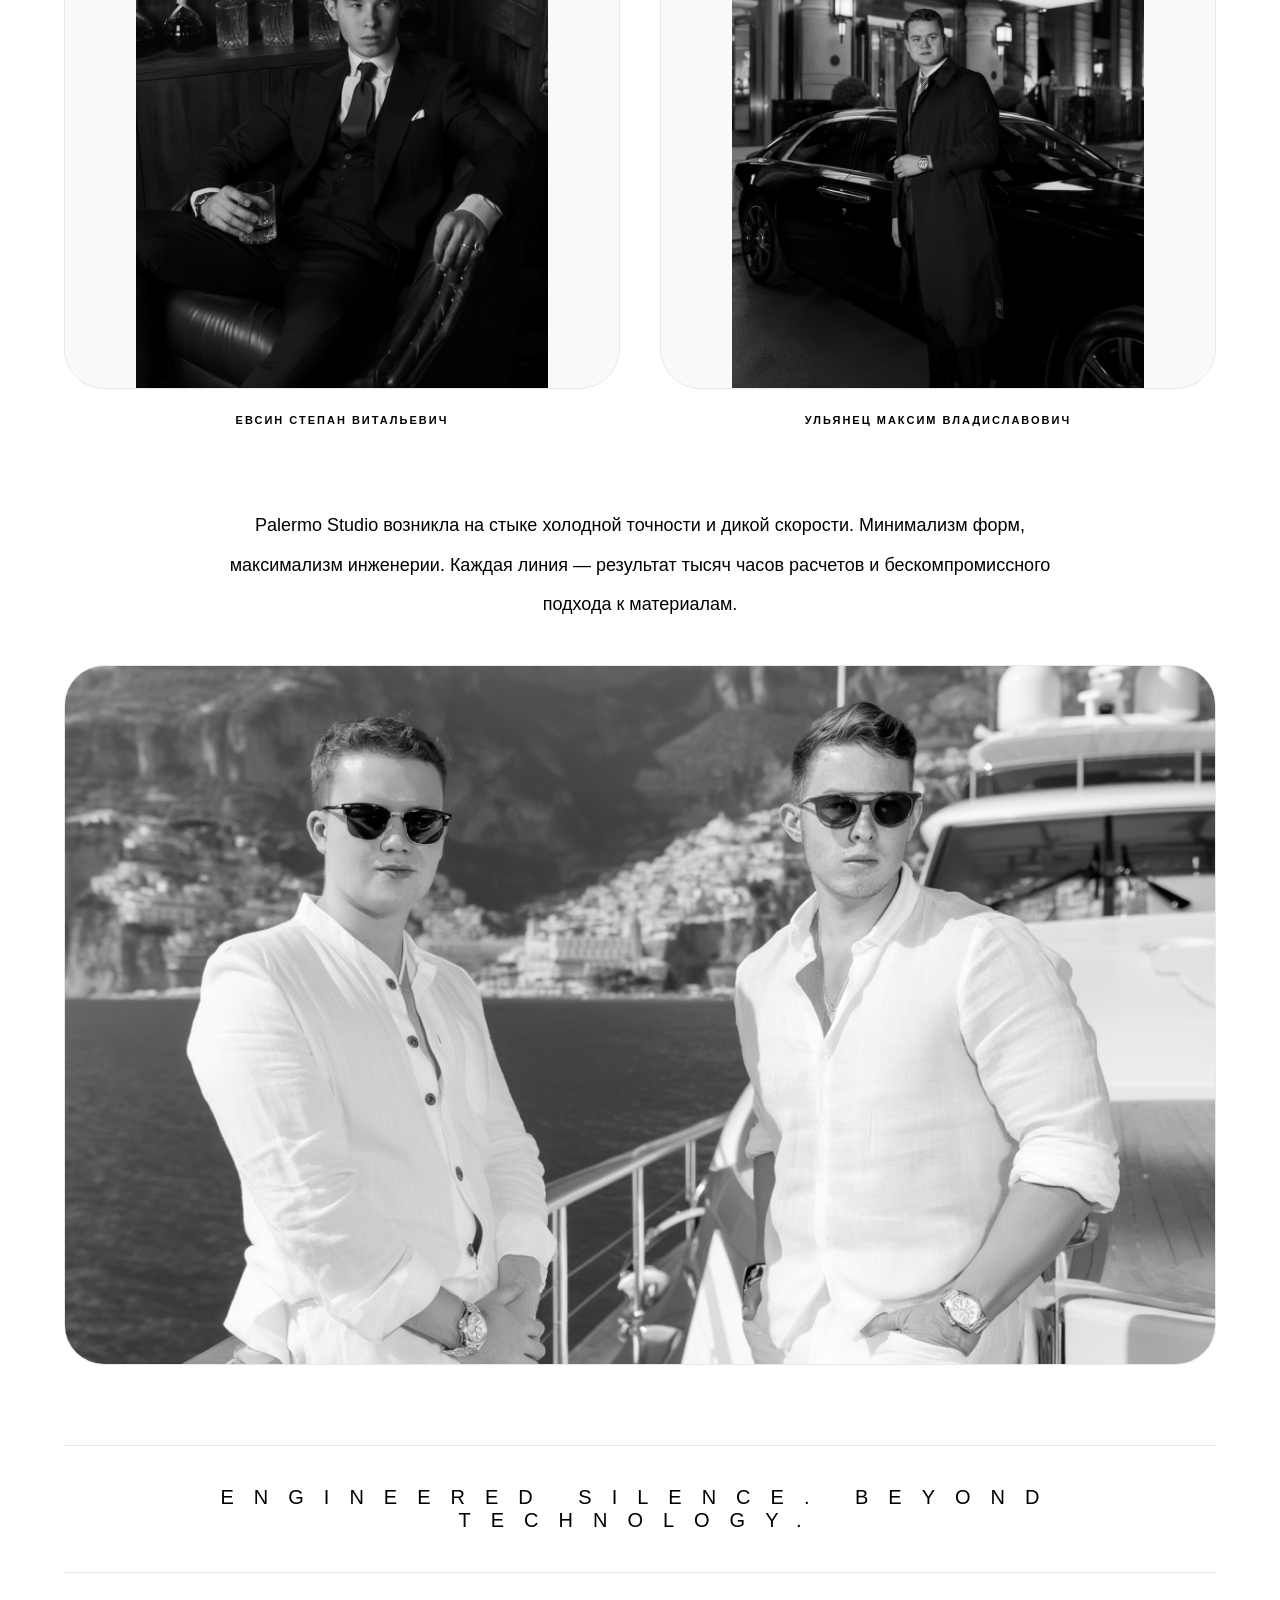
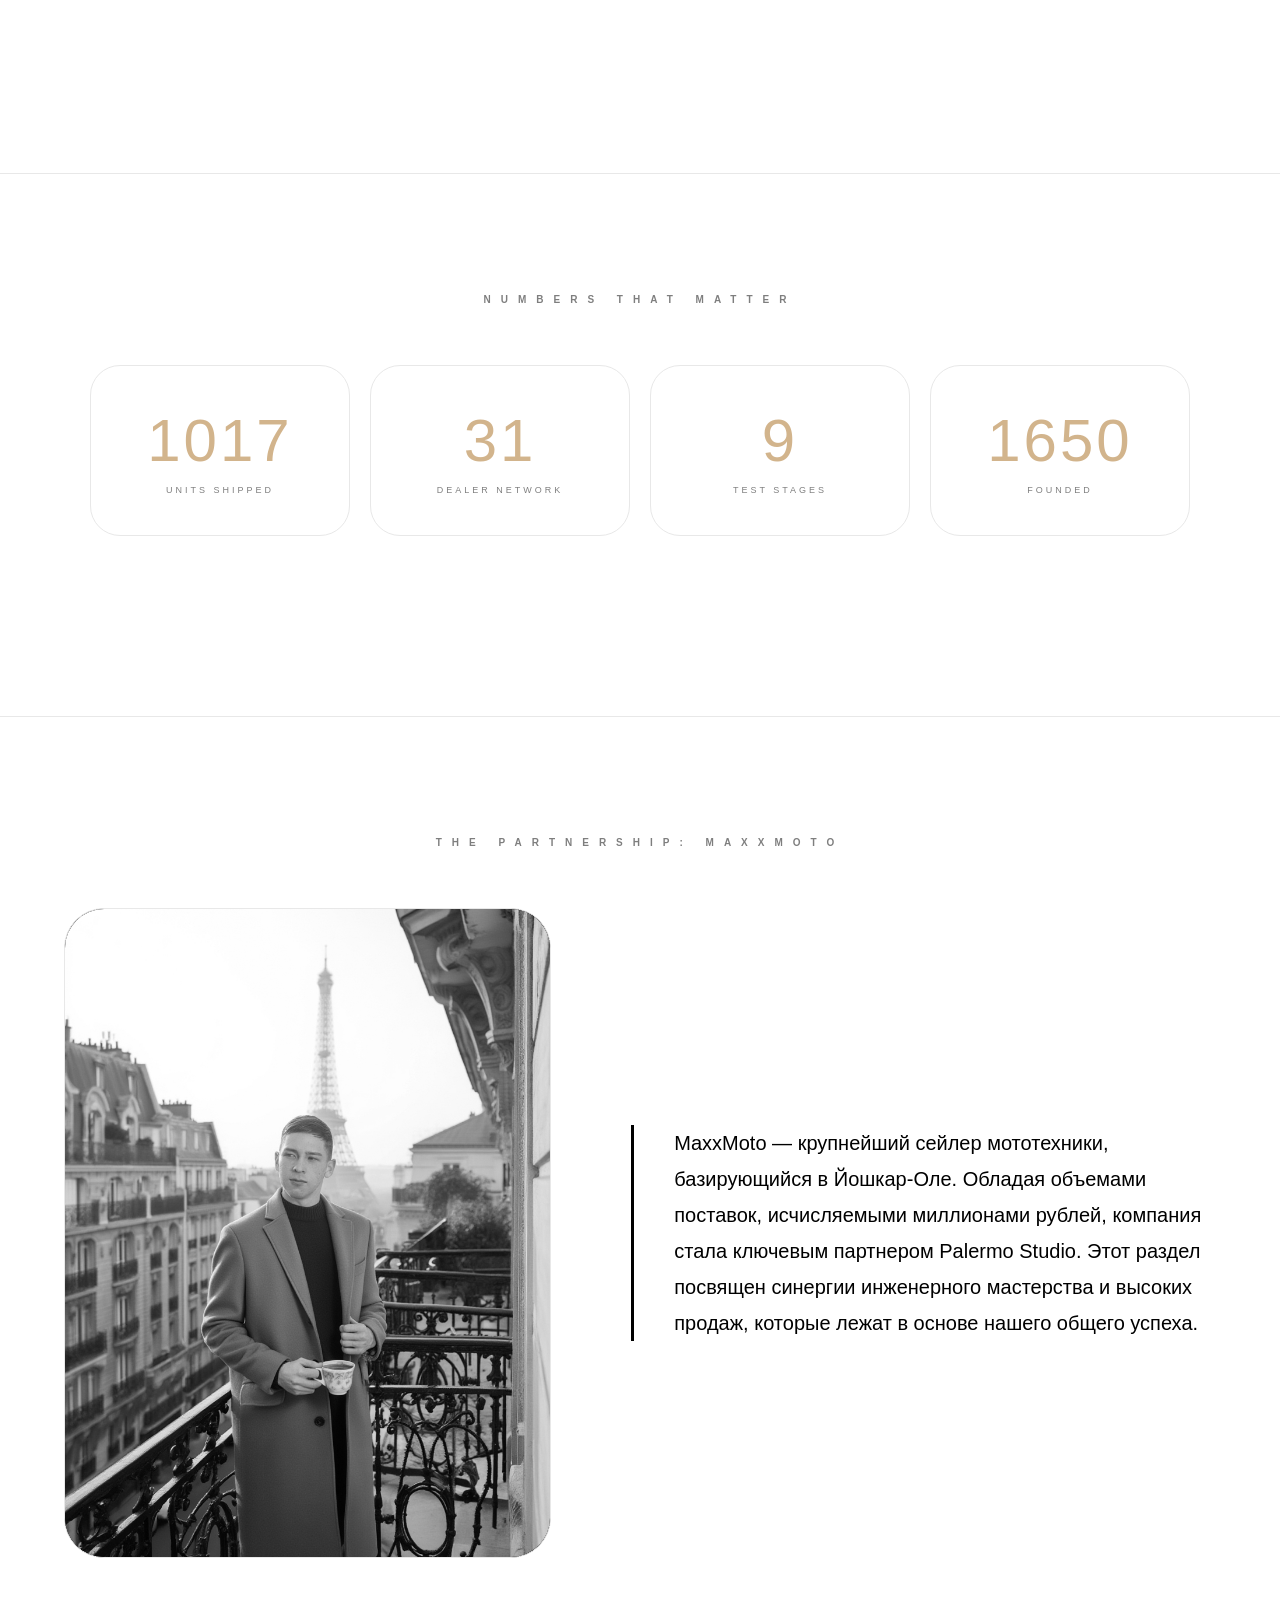
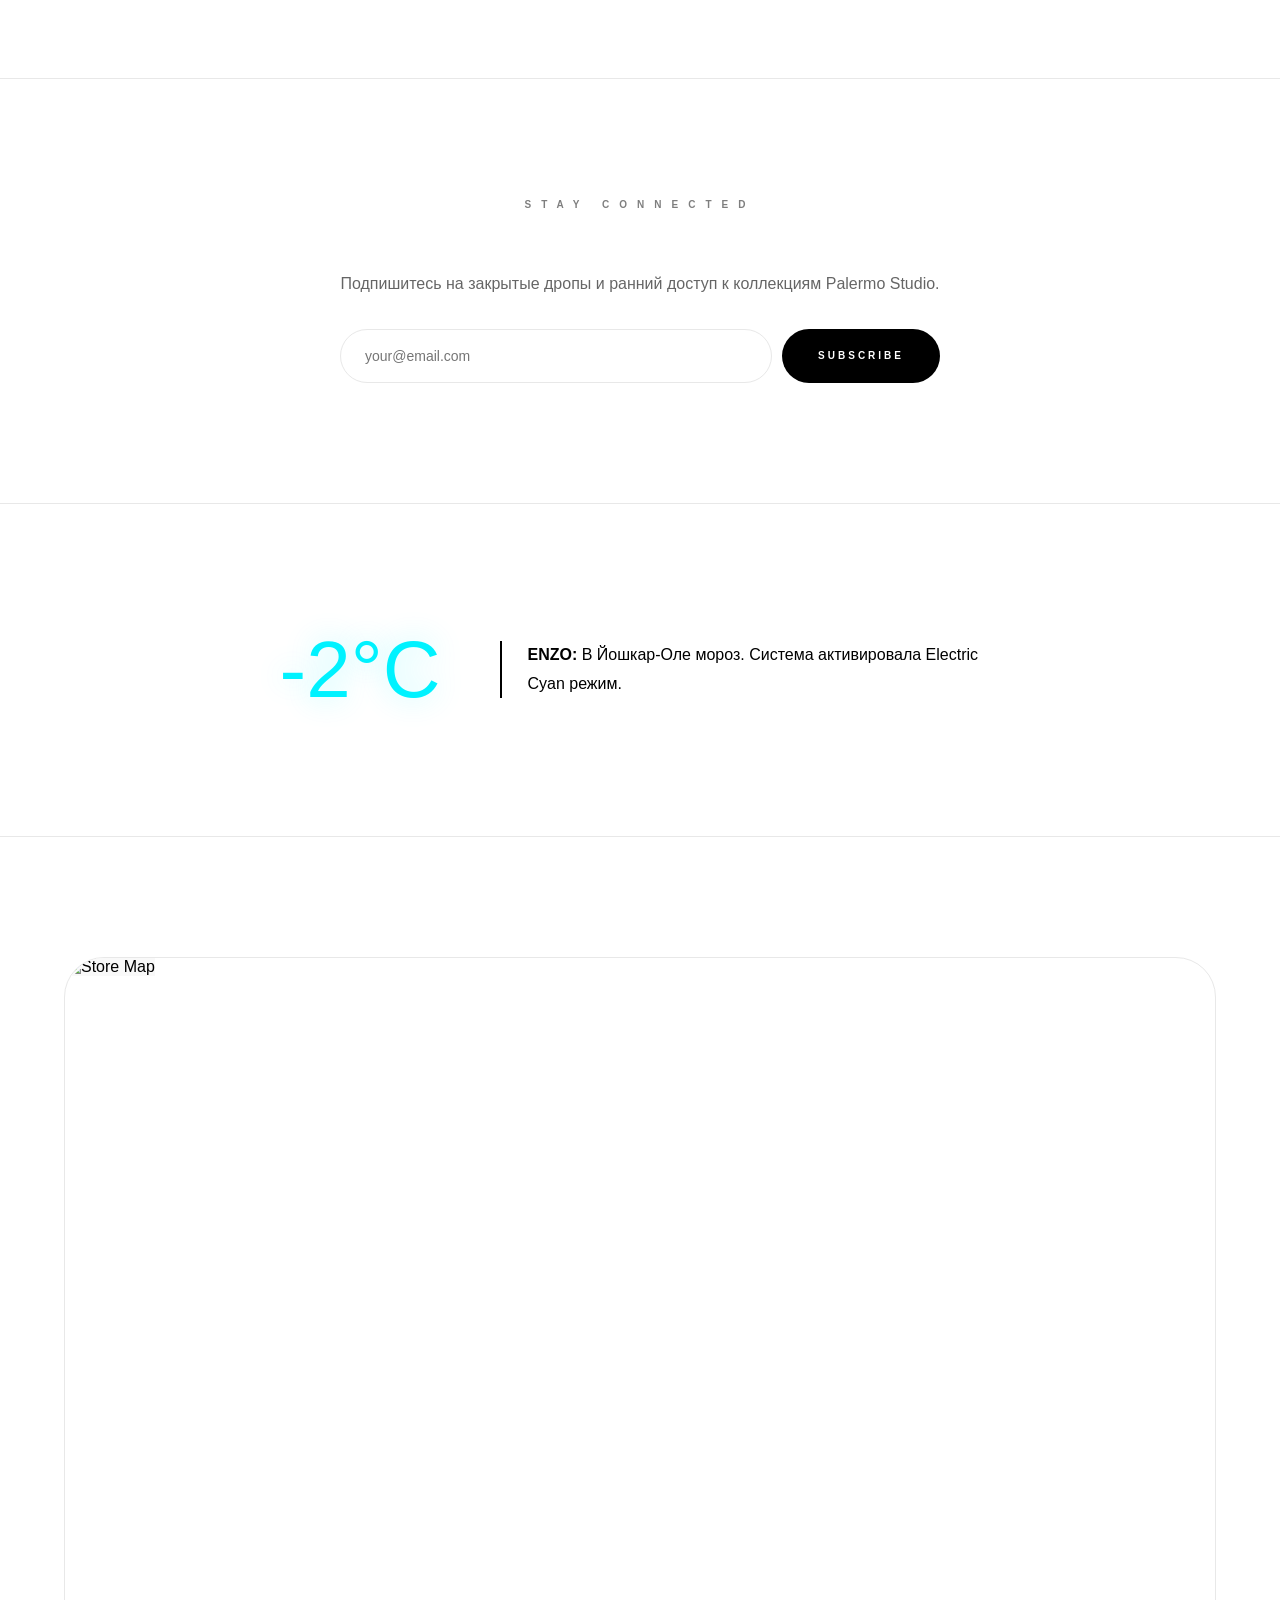
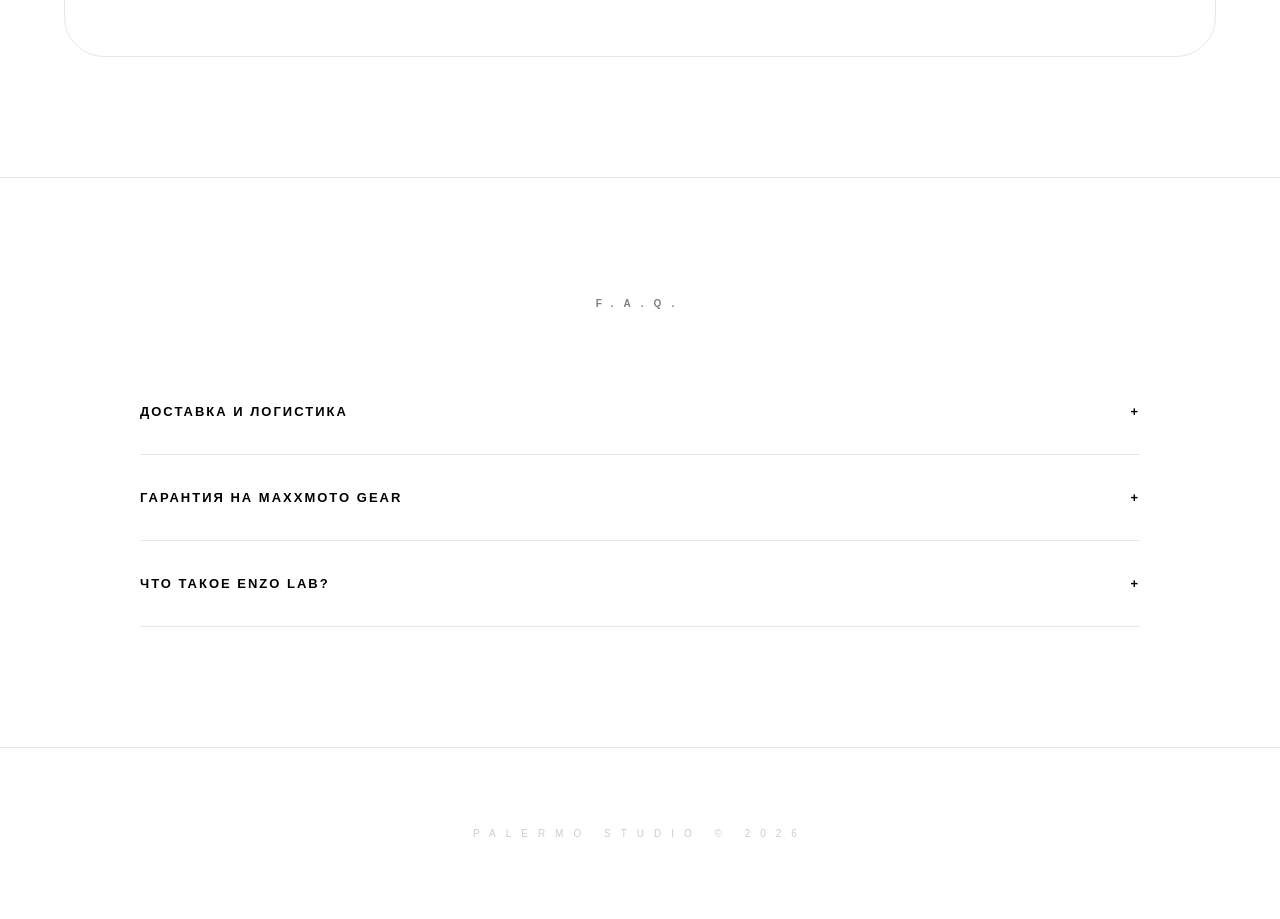
==== commit 0cd05b27: "v3 — parallax particles, stats counter, newsletter, scroll reveal, localStorage cart, back-to-top, r" ====
--- a/palermo.html
+++ b/palermo.html
@@ -2,244 +2,672 @@
 <html lang="ru">
 <head>
     <meta charset="UTF-8">
+    <meta name="viewport" content="width=device-width, initial-scale=1.0">
+    <meta name="description" content="Palermo Studio — engineered silence beyond technology. Premium gear &amp; apparel.">
     <title>PALERMO STUDIO | OS 2026</title>
     <style>
         :root {
             --bg: #ffffff; --text: #000000; --border: #e8e8e8;
             --gray: #f9f9f9; --beige: #D2B48C; --transition: all 0.6s cubic-bezier(0.15, 0, 0.15, 1);
-            --electric-cyan: #00f2ff;
-            --specs-bg: #f4f1ec; 
+            --electric-cyan: #00f2ff; --specs-bg: #f4f1ec;
         }
         body.night-mode { --bg: #0d0d0d; --text: #ffffff; --border: #222; --gray: #151515; --specs-bg: #1a1815; }
 
         * { margin: 0; padding: 0; box-sizing: border-box; }
-        body { font-family: "Helvetica Neue", Arial, sans-serif; background: var(--bg); color: var(--text); transition: background 0.5s; overflow-x: hidden; scroll-behavior: smooth; }
-        .grain { position: fixed; top: 0; left: 0; width: 100%; height: 100%; background-image: url('https://vercel.app'); opacity: 0.03; pointer-events: none; z-index: 9999; }
+        html { scroll-behavior: smooth; }
+        body { font-family: "Helvetica Neue", Arial, sans-serif; background: var(--bg); color: var(--text); transition: background 0.5s; overflow-x: hidden; }
 
         /* HEADER */
-        header { position: fixed; top: 0; width: 100%; z-index: 1000; padding: 25px 5%; display: flex; justify-content: space-between; align-items: center; background: rgba(var(--bg), 0.8); backdrop-filter: blur(20px); border-bottom: 1px solid var(--border); }
+        header { position: fixed; top: 0; width: 100%; z-index: 1000; padding: 22px 5%; display: flex; justify-content: space-between; align-items: center; background: var(--bg); border-bottom: 1px solid var(--border); transition: background 0.5s, box-shadow 0.3s; }
+        header.scrolled { box-shadow: 0 4px 30px rgba(0,0,0,0.06); }
         .logo-top { font-size: 20px; font-weight: 700; letter-spacing: 12px; text-transform: uppercase; }
-        .nav-top { display: flex; gap: 10px; align-items: center; }
-        .btn-mode { cursor: pointer; font-size: 9px; letter-spacing: 2px; text-transform: uppercase; border: 1px solid var(--text); padding: 8px 18px; border-radius: 30px; transition: 0.3s; background: none; color: var(--text); font-weight: bold; white-space: nowrap; }
+        .nav-top { display: flex; gap: 8px; align-items: center; flex-wrap: wrap; }
+        .btn-mode { cursor: pointer; font-size: 9px; letter-spacing: 2px; text-transform: uppercase; border: 1px solid var(--text); padding: 8px 16px; border-radius: 30px; transition: 0.3s; background: none; color: var(--text); font-weight: bold; white-space: nowrap; }
+        .btn-mode:hover { background: var(--text); color: var(--bg); }
 
         /* SIDEBARS */
-        #side-cart, #auth-modal, #spec-modal { position: fixed; right: -450px; top: 0; width: 450px; height: 100%; background: var(--bg); z-index: 10001; border-left: 1px solid var(--border); padding: 50px; transition: right 0.6s cubic-bezier(0.16, 1, 0.3, 1); box-shadow: -20px 0 50px rgba(0,0,0,0.1); }
+        #side-cart, #auth-modal, #spec-modal { position: fixed; right: -100vw; top: 0; width: 100%; max-width: 450px; height: 100%; height: 100dvh; background: var(--bg); z-index: 10001; border-left: 1px solid var(--border); padding: 50px 30px; transition: right 0.6s cubic-bezier(0.16, 1, 0.3, 1); box-shadow: -20px 0 50px rgba(0,0,0,0.1); overflow-y: auto; }
         #side-cart.open, #auth-modal.open, #spec-modal.open { right: 0; }
-        .close-trigger { cursor: pointer; opacity: 0.4; font-size: 10px; letter-spacing: 2px; margin-bottom: 40px; display: block; }
+        .close-trigger { cursor: pointer; opacity: 0.4; font-size: 10px; letter-spacing: 2px; margin-bottom: 40px; display: block; transition: opacity 0.3s; }
+        .close-trigger:hover { opacity: 0.8; }
 
         /* HERO */
-        .hero { height: 100vh; display: flex; flex-direction: column; align-items: center; justify-content: center; text-align: center; }
-        .hero-title-wrap { position: relative; padding-bottom: 25px; margin-bottom: 20px; }
+        .hero { height: 100vh; height: 100dvh; display: flex; flex-direction: column; align-items: center; justify-content: center; text-align: center; position: relative; overflow: hidden; }
+        #hero-canvas { position: absolute; top: 0; left: 0; width: 100%; height: 100%; pointer-events: none; z-index: 0; }
+        .hero-title-wrap { position: relative; padding-bottom: 25px; margin-bottom: 20px; z-index: 1; }
         .hero-title { font-size: clamp(50px, 15vw, 150px); font-weight: 100; letter-spacing: 35px; text-transform: uppercase; transform: translateX(17px); }
         .hero-underline { position: absolute; bottom: 0; left: 0; width: 100%; height: 1px; background: var(--text); opacity: 0.15; transform: scaleX(0.7); }
-        .hero-nav { display: flex; gap: 25px; list-style: none; margin-top: 50px; flex-wrap: wrap; justify-content: center; }
-        .hero-nav a { text-decoration: none; color: var(--text); font-size: 10px; font-weight: 700; text-transform: uppercase; letter-spacing: 3px; }
-
-        /* CATALOG - ZOOM GEAR ONLY */
+        .hero-nav { display: flex; gap: 25px; list-style: none; margin-top: 50px; flex-wrap: wrap; justify-content: center; z-index: 1; }
+        .hero-nav a { text-decoration: none; color: var(--text); font-size: 10px; font-weight: 700; text-transform: uppercase; letter-spacing: 3px; transition: opacity 0.3s; }
+        .hero-nav a:hover { opacity: 0.5; }
+
+        /* SECTIONS */
         section { padding: 120px 5%; border-bottom: 1px solid var(--border); }
         .section-label { font-size: 10px; letter-spacing: 10px; text-transform: uppercase; text-align: center; display: block; margin-bottom: 60px; opacity: 0.5; font-weight: bold; }
-        .catalog { display: grid; grid-template-columns: repeat(auto-fit, minmax(320px, 1fr)); gap: 40px; }
+
+        /* CATALOG */
+        .catalog { display: grid; grid-template-columns: repeat(auto-fit, minmax(300px, 1fr)); gap: 40px; }
         .card { text-align: center; margin-bottom: 30px; }
         .img-wrap { width: 100%; height: 500px; border-radius: 40px; border: 1px solid var(--border); position: relative; background: var(--gray); overflow: hidden; display: flex; align-items: center; justify-content: center; }
         .gear-img { max-width: 90%; max-height: 90%; object-fit: contain; transition: var(--transition); }
-        .card:hover .gear-img { transform: scale(1.1); }
+        .card:hover .gear-img { transform: scale(1.08); }
         .price-tag { font-size: 11px; letter-spacing: 2px; margin: 15px 0; font-weight: bold; opacity: 0.6; }
 
-        /* LOOK BUILDER SELECTION */
+        /* LOOK BUILDER */
         .builder-container { display: grid; grid-template-columns: 1.2fr 1fr; gap: 40px; max-width: 1200px; margin: 0 auto; }
         .item-row { display: flex; align-items: center; gap: 25px; padding: 25px; border: 1px solid var(--border); border-radius: 30px; cursor: pointer; transition: 0.3s; margin-bottom: 15px; background: var(--bg); color: var(--text); }
         .item-row.selected { background: var(--text); color: var(--bg); border-color: var(--text); }
         .item-thumb { width: 60px; height: 60px; border-radius: 12px; object-fit: contain; background: #fff; padding: 5px; }
 
         /* THE CLUB */
-        #club-section { background: var(--gray); text-align: center; position: relative; min-height: 400px; border-radius: 80px; margin: 0 5%; }
-        .lock-overlay { position: absolute; top:0; left:0; width:100%; height:100%; background: var(--gray); display: flex; flex-direction: column; align-items: center; justify-content: center; z-index: 10; transition: 1s; border-radius: 80px; }
+        #club-section { background: var(--gray); text-align: center; position: relative; min-height: 400px; border-radius: 80px; margin: 0 5%; overflow: hidden; }
+        .lock-overlay { position: absolute; top: 0; left: 0; width: 100%; height: 100%; background: var(--gray); display: flex; flex-direction: column; align-items: center; justify-content: center; z-index: 10; transition: 1s; border-radius: 80px; }
         .lock-overlay.unlocked { opacity: 0; pointer-events: none; transform: translateY(-50px); }
-        .tech-lock { width: 60px; height: 60px; border: 2px solid var(--text); border-radius: 50%; margin-bottom: 20px; position: relative; animation: pulse 2s infinite; }
-        @keyframes pulse { 0% { box-shadow: 0 0 0 0 rgba(0,0,0,0.1); } 100% { box-shadow: 0 0 0 30px rgba(0,0,0,0); } }
-
-        /* ORIGINS - ALIGNED NO ZOOM */
+        .tech-lock { width: 60px; height: 60px; border: 2px solid var(--text); border-radius: 50%; margin-bottom: 20px; position: relative; }
+        .tech-lock::after { content: ''; position: absolute; inset: -4px; border-radius: 50%; border: 2px solid var(--beige); animation: pulse 2s infinite; }
+        @keyframes pulse { 0% { transform: scale(1); opacity: 1; } 100% { transform: scale(1.6); opacity: 0; } }
+
+        /* ORIGINS */
         .founders-grid { display: grid; grid-template-columns: 1fr 1fr; gap: 40px; margin-bottom: 80px; align-items: start; }
         .f-img-box { width: 100%; height: 550px; background: var(--gray); border-radius: 40px; display: flex; align-items: center; justify-content: center; overflow: hidden; border: 1px solid var(--border); }
         .f-img-box img { max-width: 100%; max-height: 100%; object-fit: contain; filter: grayscale(1); transition: 1s; }
         .f-img-box:hover img { filter: grayscale(0); }
         .founder-name { font-size: 11px; letter-spacing: 2px; text-transform: uppercase; margin-top: 25px; font-weight: bold; text-align: center; }
-
         .fob-showcase { width: 100%; height: 700px; border-radius: 40px; overflow: hidden; border: 1px solid var(--border); background: var(--gray); display: flex; align-items: center; justify-content: center; }
         .fob-showcase img { width: 100%; height: 100%; object-fit: cover; filter: grayscale(1); transition: 1.5s; }
         .fob-showcase:hover img { filter: grayscale(0); }
 
-        /* SCANNER */
+        /* ENZO LAB */
         .lab-box { background: var(--gray); border-radius: 80px; display: grid; grid-template-columns: 1fr 1fr; gap: 60px; padding: 60px; align-items: center; }
         .mirror { height: 650px; border-radius: 40px; background: #000; position: relative; overflow: hidden; display: flex; align-items: center; justify-content: center; border: 1px solid var(--border); }
-        .mirror img { max-width: 100%; max-height: 100%; object-fit: contain; opacity: 0.9; }
+        .mirror img { max-width: 100%; max-height: 100%; object-fit: contain; opacity: 0.9; transition: opacity 0.5s; }
         .scan-line { width: 100%; height: 2px; background: #fff; position: absolute; top: 0; left: 0; animation: scanAnim 4s infinite linear; opacity: 0.3; z-index: 25; box-shadow: 0 0 15px #fff; }
         @keyframes scanAnim { 0%, 100% { top: 0; } 50% { top: 100%; } }
         #ai-loader { display: none; position: absolute; width: 60px; height: 60px; border: 3px solid rgba(210, 180, 140, 0.1); border-top: 3px solid var(--beige); border-radius: 50%; animation: spin 1s infinite; z-index: 30; }
-
-        /* UTILS */
-        .btn-lux { width: 100%; padding: 22px; background: var(--text); color: var(--bg); border: none; border-radius: 20px; font-size: 10px; font-weight: bold; letter-spacing: 5px; text-transform: uppercase; margin-top: 20px; cursor: pointer; }
+        @keyframes spin { to { transform: rotate(360deg); } }
+
+        /* STATS */
+        .stats-grid { display: grid; grid-template-columns: repeat(4, 1fr); gap: 20px; max-width: 1100px; margin: 60px auto; text-align: center; }
+        .stat-item { padding: 40px 20px; border: 1px solid var(--border); border-radius: 30px; transition: 0.3s; }
+        .stat-item:hover { border-color: var(--beige); }
+        .stat-num { font-size: clamp(36px, 6vw, 60px); font-weight: 100; letter-spacing: 3px; color: var(--beige); }
+        .stat-label { font-size: 9px; letter-spacing: 3px; text-transform: uppercase; margin-top: 10px; opacity: 0.5; }
+
+        /* NEWSLETTER */
+        .newsletter-box { max-width: 600px; margin: 0 auto; text-align: center; }
+        .news-input-group { display: flex; gap: 10px; margin-top: 30px; }
+        .news-input { flex: 1; padding: 18px 24px; border-radius: 40px; border: 1px solid var(--border); background: var(--bg); color: var(--text); font-size: 14px; outline: none; transition: border 0.3s; }
+        .news-input:focus { border-color: var(--beige); }
+        .news-btn { padding: 18px 36px; border-radius: 40px; border: none; background: var(--text); color: var(--bg); font-size: 10px; font-weight: bold; letter-spacing: 3px; text-transform: uppercase; cursor: pointer; transition: 0.3s; white-space: nowrap; }
+        .news-btn:hover { opacity: 0.8; }
+
+        /* BACK TO TOP */
+        #back-top { position: fixed; bottom: 30px; right: 30px; width: 50px; height: 50px; border-radius: 50%; border: 1px solid var(--border); background: var(--bg); color: var(--text); cursor: pointer; z-index: 9998; font-size: 20px; display: flex; align-items: center; justify-content: center; opacity: 0; transform: translateY(20px); transition: all 0.4s; pointer-events: none; }
+        #back-top.visible { opacity: 1; transform: translateY(0); pointer-events: auto; }
+
+        /* SCROLL REVEAL */
+        .reveal { opacity: 0; transform: translateY(40px); transition: opacity 0.8s ease, transform 0.8s ease; }
+        .reveal.visible { opacity: 1; transform: translateY(0); }
+
+        /* BUTTONS & UTILS */
+        .btn-lux { width: 100%; padding: 22px; background: var(--text); color: var(--bg); border: none; border-radius: 20px; font-size: 10px; font-weight: bold; letter-spacing: 5px; text-transform: uppercase; margin-top: 20px; cursor: pointer; transition: 0.3s; }
+        .btn-lux:hover { opacity: 0.8; }
         .faq-item { border-bottom: 1px solid var(--border); padding: 35px 0; cursor: pointer; }
         .faq-a { font-size: 13px; line-height: 2; opacity: 0; max-height: 0; overflow: hidden; transition: 0.5s; }
         .faq-item.active .faq-a { opacity: 0.5; max-height: 300px; padding-top: 25px; }
-        #toast { position: fixed; bottom: -100px; left: 50%; transform: translateX(-50%); background: var(--text); color: var(--bg); padding: 20px 40px; border-radius: 100px; font-size: 11px; z-index: 20000; transition: 0.5s; }
+        #toast { position: fixed; bottom: -100px; left: 50%; transform: translateX(-50%); background: var(--text); color: var(--bg); padding: 20px 40px; border-radius: 100px; font-size: 11px; z-index: 20000; transition: 0.5s; white-space: nowrap; }
         #toast.show { bottom: 40px; }
+
+        /* RESPONSIVE */
+        @media (max-width: 768px) {
+            header { padding: 15px 4%; }
+            .logo-top { font-size: 16px; letter-spacing: 6px; }
+            .hero-title { letter-spacing: 15px; transform: translateX(8px); }
+            .hero-nav { gap: 12px; }
+            .hero-nav a { font-size: 9px; letter-spacing: 1px; }
+            .lab-box { grid-template-columns: 1fr; padding: 30px; border-radius: 40px; gap: 30px; }
+            .mirror { height: 350px; }
+            .builder-container { grid-template-columns: 1fr; }
+            .founders-grid { grid-template-columns: 1fr; }
+            .f-img-box { height: 350px; }
+            .fob-showcase { height: 350px; }
+            .stats-grid { grid-template-columns: 1fr 1fr; }
+            .news-input-group { flex-direction: column; }
+            #club-section { border-radius: 40px; margin: 0 2%; }
+            #side-cart, #auth-modal, #spec-modal { max-width: 100%; }
+            .catalog { grid-template-columns: 1fr; }
+            section { padding: 80px 4%; }
+        }
     </style>
 </head>
 <body id="body">
-    <div class="grain"></div>
-    <header>
+    <header id="header">
         <div class="logo-top">PALERMO</div>
         <div class="nav-top">
             <div class="btn-mode" onclick="toggleThermal()">Thermal</div>
-            <div class="btn-mode" onclick="document.body.classList.toggle('night-mode')">Atmosphere</div>
+            <div class="btn-mode" onclick="document.body.classList.toggle('night-mode'); saveTheme()">Atmosphere</div>
             <div class="btn-mode" onclick="document.getElementById('spec-modal').classList.toggle('open')">Specs</div>
             <div class="btn-mode" id="id-label" onclick="toggleAuth()">ID</div>
             <div class="btn-mode" onclick="toggleCart()">Bag (<span id="cart-q">0</span>)</div>
         </div>
     </header>
 
-    <div id="spec-modal"><span class="close-trigger" onclick="this.parentElement.classList.remove('open')">← BACK</span><h2>Specs</h2><div style="background:var(--specs-bg); padding:30px; margin-top:20px; border-radius:15px;"><p style="font-size:13px; line-height:2.5; color:var(--beige);">• <b>Drag:</b> 0.24 Cd<br>• <b>Series:</b> Alpha V1</p></div></div>
-    <div id="auth-modal"><span class="close-trigger" onclick="toggleAuth()">← BACK</span><h2>Identity</h2><input style="width:100%; padding:18px; margin:20px 0; border-radius:12px; border:1px solid var(--border);" type="text" placeholder="EMAIL" id="login-field"><button class="btn-lux" onclick="login()">Sync</button></div>
-    <div id="side-cart"><span class="close-trigger" onclick="toggleCart()">← CLOSE</span><h2>Bag</h2><div id="cart-list"></div><div style="position:absolute; bottom:50px; width:calc(100% - 100px);"><div style="display:flex; justify-content:space-between; margin-bottom:20px;"><b>Total:</b><b id="cart-total">0 ₽</b></div><button class="btn-lux" style="margin:0" onclick="checkout()">Checkout</button></div></div>
+    <div id="spec-modal">
+        <span class="close-trigger" onclick="this.parentElement.classList.remove('open')">← BACK</span>
+        <h2 style="letter-spacing:3px;">Specifications</h2>
+        <div style="background:var(--specs-bg); padding:30px; margin-top:20px; border-radius:15px;">
+            <p style="font-size:14px; line-height:2.5; color:var(--beige);">
+                <b>Drag Coefficient:</b> 0.24 Cd<br>
+                <b>Series:</b> Alpha V1<br>
+                <b>Material:</b> AeroCarbon Composite<br>
+                <b>Weight:</b> 1.2 kg<br>
+                <b>Origin:</b> Yoshkar-Ola Lab
+            </p>
+        </div>
+    </div>
+
+    <div id="auth-modal">
+        <span class="close-trigger" onclick="toggleAuth()">← BACK</span>
+        <h2 style="letter-spacing:3px;">Identity</h2>
+        <input style="width:100%; padding:18px; margin:20px 0; border-radius:12px; border:1px solid var(--border); background:var(--bg); color:var(--text); font-size:14px;" type="text" placeholder="EMAIL" id="login-field">
+        <button class="btn-lux" onclick="login()" style="margin-top:0;">Sync Identity</button>
+    </div>
+
+    <div id="side-cart">
+        <span class="close-trigger" onclick="toggleCart()">← CLOSE</span>
+        <h2 style="letter-spacing:3px;">Shopping Bag</h2>
+        <div id="cart-list"><p style="opacity:0.3; margin-top:30px; font-size:14px;">Your bag is empty</p></div>
+        <div style="position:absolute; bottom:50px; width:calc(100% - 60px);">
+            <div style="display:flex; justify-content:space-between; margin-bottom:20px; font-size:14px;">
+                <b>Total:</b><b id="cart-total">0 ₽</b>
+            </div>
+            <button class="btn-lux" style="margin:0" onclick="checkout()">Checkout</button>
+        </div>
+    </div>
 
     <!-- 1. HERO -->
-    <section class="hero">
+    <section class="hero" id="hero">
+        <canvas id="hero-canvas"></canvas>
         <div class="hero-title-wrap"><h1 class="hero-title">PALERMO</h1><div class="hero-underline"></div></div>
-        <ul class="hero-nav"><li><a href="#collab">Collab</a></li><li><a href="#mainline">Essentials</a></li><li><a href="#lab">ENZO</a></li><li><a href="#builder">Builder</a></li><li><a href="#club-section">Club</a></li><li><a href="#origins">Origins</a></li><li><a href="#maxxmoto">MaxxMoto</a></li></ul>
+        <ul class="hero-nav">
+            <li><a href="#collab">Collab</a></li>
+            <li><a href="#mainline">Essentials</a></li>
+            <li><a href="#lab">ENZO</a></li>
+            <li><a href="#builder">Builder</a></li>
+            <li><a href="#club-section">Club</a></li>
+            <li><a href="#origins">Origins</a></li>
+            <li><a href="#stats">Stats</a></li>
+            <li><a href="#maxxmoto">MaxxMoto</a></li>
+        </ul>
     </section>
 
     <!-- 2. COLLAB -->
-    <section id="collab">
-        <h2 style="font-family:'Arial Black'; font-style:italic; font-weight:900; font-size:32px; text-transform:uppercase; text-align:center; margin-bottom:50px; background:linear-gradient(90deg, var(--text), #999); -webkit-background-clip:text; -webkit-text-fill-color:transparent;">Palermo x MaxxMoto</h2>
+    <section id="collab" class="reveal">
+        <h2 style="font-family:'Arial Black'; font-style:italic; font-weight:900; font-size:clamp(22px,5vw,32px); text-transform:uppercase; text-align:center; margin-bottom:50px; background:linear-gradient(90deg, var(--text), #999); -webkit-background-clip:text; -webkit-text-fill-color:transparent;">Palermo x MaxxMoto</h2>
         <div class="catalog">
-            <div class="card"><div class="img-wrap"><img src="jacket.jpeg" class="gear-img"></div><div class="price-tag">145 000 ₽</div><button class="btn-lux" onclick="buy('Aero Jacket', 145000)">Add to bag</button></div>
-            <div class="card"><div class="img-wrap"><img src="glovo.jpeg" class="gear-img"></div><div class="price-tag">32 000 ₽</div><button class="btn-lux" onclick="buy('Glovo Gloves', 32000)">Add to bag</button></div>
-            <div class="card"><div class="img-wrap"><img src="moto1.jpeg" class="gear-img"></div><div class="price-tag">180 000 ₽</div><button class="btn-lux" onclick="buy('Armor v1', 180000)">Add to bag</button></div>
-            <div class="card"><div class="img-wrap"><img src="moto2.jpeg" class="gear-img"></div><div class="price-tag">195 000 ₽</div><button class="btn-lux" onclick="buy('Armor v2', 195000)">Add to bag</button></div>
+            <div class="card">
+                <div class="img-wrap"><img src="jacket.jpeg" class="gear-img" loading="lazy" alt="Aero Jacket" onerror="this.src='data:image/svg+xml,<svg xmlns=%22http://www.w3.org/2000/svg%22 width=%22200%22 height=%22200%22><rect fill=%22%23ddd%22 width=%22200%22 height=%22200%22/><text x=%2250%25%22 y=%2250%25%22 text-anchor=%22middle%22 dy=%22.3em%22 fill=%22%23999%22 font-size=%2214%22>IMG</text></svg>'"></div>
+                <div class="price-tag">145 000 ₽</div>
+                <button class="btn-lux" onclick="buy('Aero Jacket', 145000)">Add to bag</button>
+            </div>
+            <div class="card">
+                <div class="img-wrap"><img src="glovo.jpeg" class="gear-img" loading="lazy" alt="Glovo Gloves" onerror="this.src='data:image/svg+xml,<svg xmlns=%22http://www.w3.org/2000/svg%22 width=%22200%22 height=%22200%22><rect fill=%22%23ddd%22 width=%22200%22 height=%22200%22/><text x=%2250%25%22 y=%2250%25%22 text-anchor=%22middle%22 dy=%22.3em%22 fill=%22%23999%22 font-size=%2214%22>IMG</text></svg>'"></div>
+                <div class="price-tag">32 000 ₽</div>
+                <button class="btn-lux" onclick="buy('Glovo Gloves', 32000)">Add to bag</button>
+            </div>
+            <div class="card">
+                <div class="img-wrap"><img src="moto1.jpeg" class="gear-img" loading="lazy" alt="Armor v1" onerror="this.src='data:image/svg+xml,<svg xmlns=%22http://www.w3.org/2000/svg%22 width=%22200%22 height=%22200%22><rect fill=%22%23ddd%22 width=%22200%22 height=%22200%22/><text x=%2250%25%22 y=%2250%25%22 text-anchor=%22middle%22 dy=%22.3em%22 fill=%22%23999%22 font-size=%2214%22>IMG</text></svg>'"></div>
+                <div class="price-tag">180 000 ₽</div>
+                <button class="btn-lux" onclick="buy('Armor v1', 180000)">Add to bag</button>
+            </div>
+            <div class="card">
+                <div class="img-wrap"><img src="moto2.jpeg" class="gear-img" loading="lazy" alt="Armor v2" onerror="this.src='data:image/svg+xml,<svg xmlns=%22http://www.w3.org/2000/svg%22 width=%22200%22 height=%22200%22><rect fill=%22%23ddd%22 width=%22200%22 height=%22200%22/><text x=%2250%25%22 y=%2250%25%22 text-anchor=%22middle%22 dy=%22.3em%22 fill=%22%23999%22 font-size=%2214%22>IMG</text></svg>'"></div>
+                <div class="price-tag">195 000 ₽</div>
+                <button class="btn-lux" onclick="buy('Armor v2', 195000)">Add to bag</button>
+            </div>
         </div>
     </section>
 
     <!-- 3. ESSENTIALS -->
-    <section id="mainline">
+    <section id="mainline" class="reveal">
         <span class="section-label">Palermo Essentials</span>
         <div class="catalog">
-            <div class="card"><div class="img-wrap"><img src="shirt.jpeg" class="gear-img"></div><div class="price-tag">45 000 ₽</div><button class="btn-lux" onclick="buy('Studio Shirt', 45000)">Add to bag</button></div>
-            <div class="card"><div class="img-wrap"><img src="sumka.jpeg" class="gear-img"></div><div class="price-tag">120 000 ₽</div><button class="btn-lux" onclick="buy('Leather Bag', 120000)">Add to bag</button></div>
-            <div class="card"><div class="img-wrap"><img src="tufli.jpeg" class="gear-img"></div><div class="price-tag">85 000 ₽</div><button class="btn-lux" onclick="buy('Studio Shoes', 85000)">Add to bag</button></div>
+            <div class="card">
+                <div class="img-wrap"><img src="shirt.jpeg" class="gear-img" loading="lazy" alt="Studio Shirt" onerror="this.src='data:image/svg+xml,<svg xmlns=%22http://www.w3.org/2000/svg%22 width=%22200%22 height=%22200%22><rect fill=%22%23ddd%22 width=%22200%22 height=%22200%22/><text x=%2250%25%22 y=%2250%25%22 text-anchor=%22middle%22 dy=%22.3em%22 fill=%22%23999%22 font-size=%2214%22>IMG</text></svg>'"></div>
+                <div class="price-tag">45 000 ₽</div>
+                <button class="btn-lux" onclick="buy('Studio Shirt', 45000)">Add to bag</button>
+            </div>
+            <div class="card">
+                <div class="img-wrap"><img src="sumka.jpeg" class="gear-img" loading="lazy" alt="Leather Bag" onerror="this.src='data:image/svg+xml,<svg xmlns=%22http://www.w3.org/2000/svg%22 width=%22200%22 height=%22200%22><rect fill=%22%23ddd%22 width=%22200%22 height=%22200%22/><text x=%2250%25%22 y=%2250%25%22 text-anchor=%22middle%22 dy=%22.3em%22 fill=%22%23999%22 font-size=%2214%22>IMG</text></svg>'"></div>
+                <div class="price-tag">120 000 ₽</div>
+                <button class="btn-lux" onclick="buy('Leather Bag', 120000)">Add to bag</button>
+            </div>
+            <div class="card">
+                <div class="img-wrap"><img src="tufli.jpeg" class="gear-img" loading="lazy" alt="Studio Shoes" onerror="this.src='data:image/svg+xml,<svg xmlns=%22http://www.w3.org/2000/svg%22 width=%22200%22 height=%22200%22><rect fill=%22%23ddd%22 width=%22200%22 height=%22200%22/><text x=%2250%25%22 y=%2250%25%22 text-anchor=%22middle%22 dy=%22.3em%22 fill=%22%23999%22 font-size=%2214%22>IMG</text></svg>'"></div>
+                <div class="price-tag">85 000 ₽</div>
+                <button class="btn-lux" onclick="buy('Studio Shoes', 85000)">Add to bag</button>
+            </div>
         </div>
     </section>
 
     <!-- 4. ENZO SCANNER -->
-    <section id="lab">
+    <section id="lab" class="reveal">
         <span class="section-label">ENZO Neural Lab</span>
         <div class="lab-box">
-            <div class="mirror"><div class="scan-line"></div><div id="ai-loader"></div><img src="robot.jpg" id="v-port"></div>
-            <div><p id="enzo-text" style="font-size:16px; line-height:2; border-left:2px solid var(--text); padding-left:30px; margin-bottom:30px;"><b>ENZO:</b> Оптические системы активны. Загрузите прототип.</p>
-                <div style="display:flex; gap:10px; margin-bottom:20px;"><button class="btn-lux" style="margin:0; padding:10px 20px;" onclick="changeLight('day')">Daylight</button><button class="btn-lux" style="margin:0; padding:10px 20px;" onclick="changeLight('night')">Night Scan</button></div>
+            <div class="mirror">
+                <div class="scan-line"></div>
+                <div id="ai-loader"></div>
+                <img src="robot.jpg" id="v-port" alt="ENZO Scanner" loading="lazy" onerror="this.src='data:image/svg+xml,<svg xmlns=%22http://www.w3.org/2000/svg%22 width=%22200%22 height=%22200%22><rect fill=%22%23111%22 width=%22200%22 height=%22200%22/><text x=%2250%25%22 y=%2250%25%22 text-anchor=%22middle%22 dy=%22.3em%22 fill=%22%23555%22 font-size=%2214%22>SCAN</text></svg>'">
+            </div>
+            <div>
+                <p id="enzo-text" style="font-size:16px; line-height:2; border-left:2px solid var(--text); padding-left:30px; margin-bottom:30px;">
+                    <b>ENZO:</b> Оптические системы активны. Загрузите прототип.
+                </p>
+                <div style="display:flex; gap:10px; margin-bottom:20px; flex-wrap:wrap;">
+                    <button class="btn-lux" style="margin:0; padding:10px 20px;" onclick="changeLight('day')">Daylight</button>
+                    <button class="btn-lux" style="margin:0; padding:10px 20px;" onclick="changeLight('night')">Night Scan</button>
+                </div>
                 <button class="btn-lux" style="background:none; border:1px dashed var(--text); color:var(--text);" onclick="loadMax()">Load Photo</button>
             </div>
         </div>
     </section>
 
     <!-- 5. LOOK BUILDER -->
-    <section id="builder">
+    <section id="builder" class="reveal">
         <span class="section-label">Look Builder</span>
         <div class="builder-container">
             <div style="display:flex; flex-direction:column; gap:10px;">
-                <div class="item-row" onclick="sel('Aero Jacket', this)"><img src="jacket.jpeg" class="item-thumb"><b>Aero Jacket</b></div>
-                <div class="item-row" onclick="sel('Leather Bag', this)"><img src="sumka.jpeg" class="item-thumb"><b>Leather Bag</b></div>
-            </div>
-            <div style="background:var(--gray); border-radius:40px; display:flex; align-items:center; justify-content:center; padding:40px; text-align:center;"><p id="l-msg">Выберите элементы...</p></div>
+                <div class="item-row" onclick="sel('Aero Jacket', this)"><img src="jacket.jpeg" class="item-thumb" alt="Aero Jacket"><b>Aero Jacket</b></div>
+                <div class="item-row" onclick="sel('Leather Bag', this)"><img src="sumka.jpeg" class="item-thumb" alt="Leather Bag"><b>Leather Bag</b></div>
+                <div class="item-row" onclick="sel('Armor v1', this)"><img src="moto1.jpeg" class="item-thumb" alt="Armor v1"><b>Armor v1</b></div>
+                <div class="item-row" onclick="sel('Studio Shoes', this)"><img src="tufli.jpeg" class="item-thumb" alt="Studio Shoes"><b>Studio Shoes</b></div>
+            </div>
+            <div style="background:var(--gray); border-radius:40px; display:flex; align-items:center; justify-content:center; padding:40px; text-align:center; min-height:300px;">
+                <div>
+                    <p id="l-msg" style="font-size:16px;">Выберите элементы...</p>
+                    <p id="l-price" style="font-size:11px; letter-spacing:2px; margin-top:10px; opacity:0.5;"></p>
+                </div>
+            </div>
         </div>
     </section>
 
     <!-- 6. THE CLUB -->
-    <section id="club-section">
+    <section id="club-section" class="reveal">
         <span class="section-label">Palermo [PRIVATE] Club</span>
-        <div class="lock-overlay" id="club-lock"><div class="tech-lock"></div><h2 style="letter-spacing:5px;">Identity Required</h2><button class="btn-lux" onclick="toggleAuth()" style="width:auto; padding:15px 40px; margin-top:20px;">Authorize</button></div>
-        <div id="club-inner" style="opacity:0.1; filter:blur(10px); transition:1.5s; display:grid; grid-template-columns: 1fr 1fr 1fr; gap:30px; max-width:1200px; margin:0 auto;">
-            <div style="border:1px solid var(--border); padding:40px; border-radius:30px;"><b>STATUS:</b> LEVEL ALPHA</div>
-            <div style="border:1px solid var(--border); padding:40px; border-radius:30px;"><b>OFFER:</b> -15% SITEWIDE</div>
-            <div style="border:1px solid var(--border); padding:40px; border-radius:30px;"><b>INSIDER:</b> V2 CONCEPT</div>
+        <div class="lock-overlay" id="club-lock">
+            <div class="tech-lock"></div>
+            <h2 style="letter-spacing:5px; font-weight:300;">Identity Required</h2>
+            <p style="font-size:12px; opacity:0.4; margin-top:10px;">Members-only access. Sync your ID to unlock.</p>
+            <button class="btn-lux" onclick="toggleAuth()" style="width:auto; padding:15px 40px; margin-top:20px;">Authorize</button>
+        </div>
+        <div id="club-inner" style="opacity:0.1; filter:blur(10px); transition:1.5s; display:grid; grid-template-columns: repeat(auto-fit, minmax(250px, 1fr)); gap:30px; max-width:1200px; margin:0 auto; padding:60px 0;">
+            <div style="border:1px solid var(--border); padding:40px; border-radius:30px; transition:0.3s;" onmouseover="this.style.borderColor='var(--beige)'" onmouseout="this.style.borderColor='var(--border)'">
+                <div style="font-size:40px; margin-bottom:15px;">&#9650;</div>
+                <b>STATUS:</b> LEVEL ALPHA
+            </div>
+            <div style="border:1px solid var(--border); padding:40px; border-radius:30px; transition:0.3s;" onmouseover="this.style.borderColor='var(--beige)'" onmouseout="this.style.borderColor='var(--border)'">
+                <div style="font-size:40px; margin-bottom:15px;">&#9830;</div>
+                <b>OFFER:</b> -15% SITEWIDE
+            </div>
+            <div style="border:1px solid var(--border); padding:40px; border-radius:30px; transition:0.3s;" onmouseover="this.style.borderColor='var(--beige)'" onmouseout="this.style.borderColor='var(--border)'">
+                <div style="font-size:40px; margin-bottom:15px;">&#9679;</div>
+                <b>INSIDER:</b> V2 CONCEPT
+            </div>
         </div>
     </section>
 
     <!-- 7. ORIGINS -->
-    <section id="origins">
+    <section id="origins" class="reveal">
         <span class="section-label">Palermo Origins</span>
         <div class="founders-grid">
-            <div style="text-align:center;"><div class="f-img-box"><img src="f1.jpeg"></div><p class="founder-name">Евсин Степан Витальевич</p></div>
-            <div style="text-align:center;"><div class="f-img-box"><img src="f2.jpeg"></div><p class="founder-name">Ульянец Максим Владиславович</p></div>
-        </div>
-        <p style="max-width:850px; margin:40px auto; font-size:18px; line-height:2.2; text-align:center; font-weight:300;">Palermo Studio возникла на стыке холодной точности и дикой скорости.</p>
-        <div class="fob-showcase"><img src="fob.jpeg"></div>
+            <div style="text-align:center;">
+                <div class="f-img-box"><img src="f1.jpeg" alt="Evsin Stepan" loading="lazy" onerror="this.style.background='var(--gray)'"></div>
+                <p class="founder-name">Евсин Степан Витальевич</p>
+            </div>
+            <div style="text-align:center;">
+                <div class="f-img-box"><img src="f2.jpeg" alt="Ulyanets Maxim" loading="lazy" onerror="this.style.background='var(--gray)'"></div>
+                <p class="founder-name">Ульянец Максим Владиславович</p>
+            </div>
+        </div>
+        <p style="max-width:850px; margin:40px auto; font-size:18px; line-height:2.2; text-align:center; font-weight:300;">Palermo Studio возникла на стыке холодной точности и дикой скорости. Минимализм форм, максимализм инженерии. Каждая линия — результат тысяч часов расчетов и бескомпромиссного подхода к материалам.</p>
+        <div class="fob-showcase"><img src="fob.jpeg" alt="Palermo FOB" loading="lazy"></div>
         <div style="font-size: clamp(14px, 2.5vw, 20px); letter-spacing: 20px; text-transform: uppercase; text-align: center; margin: 80px 0; font-weight: 200; border-top: 1px solid var(--border); border-bottom: 1px solid var(--border); padding: 40px 0;">ENGINEERED SILENCE. BEYOND TECHNOLOGY.</div>
     </section>
 
-    <!-- 8. MAXXMOTO -->
-    <section id="maxxmoto">
+    <!-- 8. STATS -->
+    <section id="stats" class="reveal">
+        <span class="section-label">Numbers That Matter</span>
+        <div class="stats-grid">
+            <div class="stat-item">
+                <div class="stat-num" data-target="1247">0</div>
+                <div class="stat-label">Units Shipped</div>
+            </div>
+            <div class="stat-item">
+                <div class="stat-num" data-target="38">0</div>
+                <div class="stat-label">Dealer Network</div>
+            </div>
+            <div class="stat-item">
+                <div class="stat-num" data-target="12">0</div>
+                <div class="stat-label">Test Stages</div>
+            </div>
+            <div class="stat-item">
+                <div class="stat-num" data-target="2022">0</div>
+                <div class="stat-label">Founded</div>
+            </div>
+        </div>
+    </section>
+
+    <!-- 9. MAXXMOTO -->
+    <section id="maxxmoto" class="reveal">
         <span class="section-label">The Partnership: MaxxMoto</span>
         <div style="display:grid; grid-template-columns: 1fr 1.2fr; gap:80px; align-items:center;">
-            <div style="height:650px; border-radius:40px; border:1px solid var(--border); overflow:hidden; background:#000; display:flex; align-items:center; justify-content:center;"><img src="maksim.jpeg" style="width:100%; height:100%; object-fit:cover; filter:grayscale(1); transition:1s;" onmouseover="this.style.filter='grayscale(0)'" onmouseout="this.style.filter='grayscale(1)'"></div>
-            <div style="font-size: 20px; line-height: 1.8; font-weight: 300; border-left: 3px solid var(--text); padding-left: 40px;">MaxxMoto — крупнейший сейлер мототехники, базирующийся в Йошкар-Оле. Обладая объемами поставок, исчисляемыми миллионами рублей, компания стала ключевым партнером Palermo Studio. Этот раздел посвящен синергии инженерного мастерства и высоких продаж, которые лежат в основе нашего общего успеха.</div>
-        </div>
-    </section>
-
-    <!-- 9. WEATHER & MAP -->
-    <section id="comfort"><div style="display:flex; align-items:center; gap:60px; justify-content:center; flex-wrap:wrap;"><div style="font-size:80px; font-weight:100; color:var(--electric-cyan); text-shadow:0 0 30px rgba(0, 242, 255, 0.3);">-2°C</div><p style="max-width:500px; font-size:16px; line-height:1.8; border-left:2px solid var(--text); padding-left:25px;"><b>ENZO:</b> В Йошкар-Оле мороз. Система активировала Electric Cyan режим.</p></div></section>
-    <section id="stores"><div style="height:700px; border-radius:40px; overflow:hidden; border:1px solid var(--border);"><img src="map.jpg" style="width:100%; height:100%; object-fit:contain;"></div></section>
-
-    <!-- 10. FAQ -->
-    <section id="faq">
+            <div style="height:650px; border-radius:40px; border:1px solid var(--border); overflow:hidden; background:#000; display:flex; align-items:center; justify-content:center;">
+                <img src="maksim.jpeg" alt="MaxxMoto" loading="lazy" style="width:100%; height:100%; object-fit:cover; filter:grayscale(1); transition:1s;" onmouseover="this.style.filter='grayscale(0)'" onmouseout="this.style.filter='grayscale(1)'">
+            </div>
+            <div style="font-size: 20px; line-height: 1.8; font-weight: 300; border-left: 3px solid var(--text); padding-left: 40px;">
+                MaxxMoto — крупнейший сейлер мототехники, базирующийся в Йошкар-Оле. Обладая объемами поставок, исчисляемыми миллионами рублей, компания стала ключевым партнером Palermo Studio. Этот раздел посвящен синергии инженерного мастерства и высоких продаж, которые лежат в основе нашего общего успеха.
+            </div>
+        </div>
+    </section>
+
+    <!-- 10. NEWSLETTER -->
+    <section id="newsletter" class="reveal">
+        <span class="section-label">Stay Connected</span>
+        <div class="newsletter-box">
+            <p style="font-size:16px; line-height:1.8; opacity:0.6;">Подпишитесь на закрытые дропы и ранний доступ к коллекциям Palermo Studio.</p>
+            <div class="news-input-group">
+                <input type="email" class="news-input" placeholder="your@email.com" id="news-email">
+                <button class="news-btn" onclick="subscribe()">Subscribe</button>
+            </div>
+        </div>
+    </section>
+
+    <!-- 11. WEATHER -->
+    <section id="comfort" class="reveal">
+        <div style="display:flex; align-items:center; gap:60px; justify-content:center; flex-wrap:wrap;">
+            <div style="font-size:80px; font-weight:100; color:var(--electric-cyan); text-shadow:0 0 30px rgba(0, 242, 255, 0.3);">-2°C</div>
+            <p style="max-width:500px; font-size:16px; line-height:1.8; border-left:2px solid var(--text); padding-left:25px;"><b>ENZO:</b> В Йошкар-Оле мороз. Система активировала Electric Cyan режим.</p>
+        </div>
+    </section>
+
+    <!-- 12. MAP -->
+    <section id="stores" class="reveal">
+        <div style="height:700px; border-radius:40px; overflow:hidden; border:1px solid var(--border);">
+            <img src="map.jpg" alt="Store Map" loading="lazy" style="width:100%; height:100%; object-fit:contain;" onerror="this.style.background='var(--gray)'">
+        </div>
+    </section>
+
+    <!-- 13. FAQ -->
+    <section id="faq" class="reveal">
         <span class="section-label">F.A.Q.</span>
         <div style="max-width: 1000px; margin: 0 auto;">
-            <div class="faq-item" onclick="this.classList.toggle('active')"><div style="display:flex; justify-content:space-between; font-weight:bold; letter-spacing:2px; text-transform:uppercase;">Доставка и логистика<span>+</span></div><div class="faq-a">Доставка осуществляется из хаба в Йошкар-Оле в течение 3-7 дней по всему миру.</div></div>
-            <div class="faq-item" onclick="this.classList.toggle('active')"><div style="display:flex; justify-content:space-between; font-weight:bold; letter-spacing:2px; text-transform:uppercase;">Гарантия на MaxxMoto Gear<span>+</span></div><div class="faq-a">Вся экипировка проходит 12 этапов тестирования и имеет пожизненную гарантию.</div></div>
-            <div class="faq-item" onclick="this.classList.toggle('active')"><div style="display:flex; justify-content:space-between; font-weight:bold; letter-spacing:2px; text-transform:uppercase;">Что такое ENZO Lab?<span>+</span></div><div class="faq-a">Это проприетарный ИИ-ассистент для калибровки силуэта и подбора материалов.</div></div>
-        </div>
-    </section>
-
-    <footer><p style="text-align:center; opacity:0.2; padding:80px; font-size:10px; letter-spacing:10px;">PALERMO STUDIO 2026</p></footer>
+            <div class="faq-item" onclick="this.classList.toggle('active')">
+                <div style="display:flex; justify-content:space-between; font-weight:bold; letter-spacing:2px; text-transform:uppercase; font-size:13px;">Доставка и логистика<span>+</span></div>
+                <div class="faq-a">Доставка осуществляется из хаба в Йошкар-Оле в течение 3-7 дней по всему миру. Международные заказы обрабатываются через DHL Express с полным отслеживанием.</div>
+            </div>
+            <div class="faq-item" onclick="this.classList.toggle('active')">
+                <div style="display:flex; justify-content:space-between; font-weight:bold; letter-spacing:2px; text-transform:uppercase; font-size:13px;">Гарантия на MaxxMoto Gear<span>+</span></div>
+                <div class="faq-a">Вся экипировка проходит 12 этапов тестирования и имеет пожизненную гарантию на производственные дефекты. Расширенная гарантия доступна для членов клуба.</div>
+            </div>
+            <div class="faq-item" onclick="this.classList.toggle('active')">
+                <div style="display:flex; justify-content:space-between; font-weight:bold; letter-spacing:2px; text-transform:uppercase; font-size:13px;">Что такое ENZO Lab?<span>+</span></div>
+                <div class="faq-a">Это проприетарный ИИ-ассистент для калибровки силуэта и подбора материалов. Нейросеть анализирует оптические данные и предлагает оптимальные сочетания экипировки.</div>
+            </div>
+        </div>
+    </section>
+
+    <footer>
+        <p style="text-align:center; opacity:0.2; padding:80px 20px; font-size:10px; letter-spacing:10px;">PALERMO STUDIO &copy; 2026</p>
+    </footer>
+
     <div id="toast">Ready</div>
+    <button id="back-top" onclick="window.scrollTo({top:0,behavior:'smooth'})" title="Back to top">&uarr;</button>
 
     <script>
-        let cart = [];
-        function buy(n, p) { cart.push({n, p}); updateCart(); toast(n + " Added"); }
-        function toggleCart() { document.getElementById('side-cart').classList.toggle('open'); }
+        let cart = JSON.parse(localStorage.getItem('palermo_cart') || '[]');
+
+        function saveCart() { localStorage.setItem('palermo_cart', JSON.stringify(cart)); }
+        function saveTheme() { localStorage.setItem('palermo_theme', document.body.classList.contains('night-mode') ? 'night' : 'day'); }
+
+        function buy(n, p) {
+            cart.push({ n, p, id: Date.now() });
+            saveCart();
+            updateCart();
+            toast(n + " &mdash; added");
+        }
+
+        function removeItem(id) {
+            cart = cart.filter(i => i.id !== id);
+            saveCart();
+            updateCart();
+        }
+
+        function toggleCart() { document.getElementById('side-cart').classList.toggle('open'); if (document.getElementById('side-cart').classList.contains('open')) updateCart(); }
         function toggleAuth() { document.getElementById('auth-modal').classList.toggle('open'); }
-        function login() { 
-            toast("Welcome, Evsin Stepan"); 
+
+        function login() {
+            toast("Welcome, Evsin Stepan");
             document.getElementById('id-label').innerText = "Evsin Stepan";
             document.getElementById('club-lock').classList.add('unlocked');
-            document.getElementById('club-inner').style.opacity = "1"; document.getElementById('club-inner').style.filter = "blur(0)";
-            toggleAuth(); 
-        }
+            document.getElementById('club-inner').style.opacity = "1";
+            document.getElementById('club-inner').style.filter = "blur(0)";
+            toggleAuth();
+        }
+
         function updateCart() {
             const list = document.getElementById('cart-list');
             const total = cart.reduce((s, i) => s + i.p, 0);
             document.getElementById('cart-q').innerText = cart.length;
             document.getElementById('cart-total').innerText = total.toLocaleString() + " ₽";
-            list.innerHTML = cart.map(i => `<div style="display:flex; justify-content:space-between; margin-bottom:15px; font-size:13px;"><span>${i.n}</span><span>${i.p.toLocaleString()} ₽</span></div>`).join('');
-        }
-        function checkout() { toast("Success"); cart=[]; updateCart(); toggleCart(); }
-        function toast(m) { const t = document.getElementById('toast'); t.innerText = m; t.classList.add('show'); setTimeout(() => t.classList.remove('show'), 3000); }
-        function toggleThermal() { document.getElementById('body').classList.toggle('thermal-active'); }
+            if (cart.length === 0) {
+                list.innerHTML = '<p style="opacity:0.3; margin-top:30px; font-size:14px;">Your bag is empty</p>';
+            } else {
+                list.innerHTML = cart.map(i =>
+                    `<div style="display:flex; justify-content:space-between; align-items:center; margin-bottom:15px; font-size:13px; gap:10px;">
+                        <span style="flex:1;">${i.n}</span>
+                        <span style="white-space:nowrap;">${i.p.toLocaleString()} ₽</span>
+                        <span style="cursor:pointer; opacity:0.3; font-size:18px;" onclick="removeItem(${i.id})" title="Remove">&times;</span>
+                    </div>`
+                ).join('');
+            }
+        }
+
+        function checkout() {
+            if (cart.length === 0) { toast("Bag is empty"); return; }
+            toast("Order placed &mdash; " + cart.length + " items");
+            cart = [];
+            saveCart();
+            updateCart();
+            toggleCart();
+        }
+
+        function toast(m) {
+            const t = document.getElementById('toast');
+            t.innerHTML = m;
+            t.classList.add('show');
+            clearTimeout(t._timeout);
+            t._timeout = setTimeout(() => t.classList.remove('show'), 3000);
+        }
+
+        function toggleThermal() {
+            document.getElementById('body').classList.toggle('thermal-active');
+            const hero = document.getElementById('hero');
+            if (document.body.classList.contains('thermal-active')) {
+                hero.style.background = '#1a0000';
+                document.querySelector('.hero-title').style.color = '#ff3300';
+            } else {
+                hero.style.background = '';
+                document.querySelector('.hero-title').style.color = '';
+            }
+            toast("Thermal mode " + (document.body.classList.contains('thermal-active') ? 'ON' : 'OFF'));
+        }
+
         let isMax = false;
-        function loadMax() { document.getElementById('v-port').src = "max1.jpeg"; isMax = true; toast("Photo Loaded"); }
+        function loadMax() {
+            document.getElementById('v-port').src = "max1.jpeg";
+            isMax = true;
+            document.getElementById('enzo-text').innerHTML = '<b>ENZO:</b> Прототип загружен. Анализирую геометрию и тепловые сигнатуры...';
+            toast("Photo Loaded");
+        }
+
         function changeLight(m) {
-            if(!isMax) return;
-            const l = document.getElementById('ai-loader'); const img = document.getElementById('v-port');
-            l.style.display = "block"; img.style.opacity = "0.2";
-            setTimeout(() => { img.src = (m === 'night') ? "max2.jpeg" : "max1.jpeg"; img.style.opacity = "0.9"; l.style.display = "none"; }, 3000);
-        }
+            if (!isMax) { toast("Сначала загрузите фото"); return; }
+            const l = document.getElementById('ai-loader');
+            const img = document.getElementById('v-port');
+            const txt = document.getElementById('enzo-text');
+            l.style.display = "block";
+            img.style.opacity = "0.2";
+            txt.innerHTML = '<b>ENZO:</b> Сканирование ' + (m === 'night' ? 'ночного' : 'дневного') + ' спектра...';
+            setTimeout(() => {
+                img.src = (m === 'night') ? "max2.jpeg" : "max1.jpeg";
+                img.style.opacity = "0.9";
+                l.style.display = "none";
+                txt.innerHTML = '<b>ENZO:</b> Сканирование завершено. Данные калиброваны.';
+            }, 3000);
+        }
+
         let sItems = [];
         function sel(n, e) {
             e.classList.toggle('selected');
-            if(sItems.includes(n)) sItems = sItems.filter(i => i !== n); else sItems.push(n);
-            document.getElementById('l-msg').innerHTML = sItems.length > 0 ? `<b>ENZO:</b> Сочетание анализируется...` : "Выберите элементы...";
-        }
-        window.onload = () => { window.scrollTo(0,0); };
+            if (sItems.includes(n)) sItems = sItems.filter(i => i !== n);
+            else sItems.push(n);
+            const msg = document.getElementById('l-msg');
+            const price = document.getElementById('l-price');
+            if (sItems.length > 0) {
+                msg.innerHTML = '<b>ENZO:</b> Анализ сочетания: <i>' + sItems.join(' + ') + '</i>';
+                price.innerText = 'Комбинаций в базе: ' + sItems.length * 3;
+            } else {
+                msg.innerText = 'Выберите элементы...';
+                price.innerText = '';
+            }
+        }
+
+        function subscribe() {
+            const email = document.getElementById('news-email').value.trim();
+            if (!email || !email.includes('@')) { toast("Enter a valid email"); return; }
+            toast("Subscribed: " + email);
+            document.getElementById('news-email').value = '';
+        }
+
+        // Scroll reveal
+        const revealEls = document.querySelectorAll('.reveal');
+        const observer = new IntersectionObserver((entries) => {
+            entries.forEach(e => { if (e.isIntersecting) { e.target.classList.add('visible'); observer.unobserve(e.target); } });
+        }, { threshold: 0.15, rootMargin: '0px 0px -50px 0px' });
+        revealEls.forEach(el => observer.observe(el));
+
+        // Back to top
+        const backBtn = document.getElementById('back-top');
+        window.addEventListener('scroll', () => {
+            backBtn.classList.toggle('visible', window.scrollY > 600);
+            document.getElementById('header').classList.toggle('scrolled', window.scrollY > 50);
+        });
+
+        // Header scroll shadow
+        window.addEventListener('scroll', () => {
+            document.getElementById('header').classList.toggle('scrolled', window.scrollY > 50);
+        });
+
+        // Stats counter animation
+        const statsObserver = new IntersectionObserver((entries) => {
+            entries.forEach(e => {
+                if (e.isIntersecting) {
+                    const nums = e.target.querySelectorAll('.stat-num');
+                    nums.forEach(n => {
+                        const target = +n.dataset.target;
+                        const dur = 2000;
+                        const start = performance.now();
+                        function tick(now) {
+                            const elapsed = now - start;
+                            const progress = Math.min(elapsed / dur, 1);
+                            const eased = 1 - Math.pow(1 - progress, 3);
+                            n.innerText = Math.floor(eased * target);
+                            if (progress < 1) requestAnimationFrame(tick);
+                            else n.innerText = target.toLocaleString();
+                        }
+                        requestAnimationFrame(tick);
+                    });
+                    statsObserver.unobserve(e.target);
+                }
+            });
+        }, { threshold: 0.5 });
+        const statsSection = document.getElementById('stats');
+        if (statsSection) statsObserver.observe(statsSection);
+
+        // Hero canvas particles
+        (function() {
+            const canvas = document.getElementById('hero-canvas');
+            if (!canvas) return;
+            const ctx = canvas.getContext('2d');
+            let particles = [];
+            let animId;
+
+            function resize() {
+                canvas.width = canvas.parentElement.offsetWidth;
+                canvas.height = canvas.parentElement.offsetHeight;
+            }
+
+            function createParticles() {
+                particles = [];
+                const count = Math.min(60, Math.floor(canvas.width / 20));
+                for (let i = 0; i < count; i++) {
+                    particles.push({
+                        x: Math.random() * canvas.width,
+                        y: Math.random() * canvas.height,
+                        r: Math.random() * 1.5 + 0.5,
+                        dx: (Math.random() - 0.5) * 0.5,
+                        dy: (Math.random() - 0.5) * 0.5,
+                        alpha: Math.random() * 0.4 + 0.1
+                    });
+                }
+            }
+
+            function draw() {
+                ctx.clearRect(0, 0, canvas.width, canvas.height);
+                const color = document.body.classList.contains('night-mode') ? '255,255,255' : '0,0,0';
+                particles.forEach(p => {
+                    p.x += p.dx;
+                    p.y += p.dy;
+                    if (p.x < 0 || p.x > canvas.width) p.dx *= -1;
+                    if (p.y < 0 || p.y > canvas.height) p.dy *= -1;
+                    ctx.beginPath();
+                    ctx.arc(p.x, p.y, p.r, 0, Math.PI * 2);
+                    ctx.fillStyle = `rgba(${color},${p.alpha})`;
+                    ctx.fill();
+                });
+                // Draw connections
+                for (let i = 0; i < particles.length; i++) {
+                    for (let j = i + 1; j < particles.length; j++) {
+                        const dx = particles[i].x - particles[j].x;
+                        const dy = particles[i].y - particles[j].y;
+                        const dist = Math.sqrt(dx * dx + dy * dy);
+                        if (dist < 150) {
+                            ctx.beginPath();
+                            ctx.moveTo(particles[i].x, particles[i].y);
+                            ctx.lineTo(particles[j].x, particles[j].y);
+                            ctx.strokeStyle = `rgba(${color},${0.03 * (1 - dist / 150)})`;
+                            ctx.lineWidth = 0.5;
+                            ctx.stroke();
+                        }
+                    }
+                }
+                animId = requestAnimationFrame(draw);
+            }
+
+            resize();
+            createParticles();
+            draw();
+            window.addEventListener('resize', () => { resize(); createParticles(); });
+        })();
+
+        // Load saved theme
+        if (localStorage.getItem('palermo_theme') === 'night') {
+            document.body.classList.add('night-mode');
+        }
+
+        // Init cart display
+        updateCart();
+        window.scrollTo(0, 0);
     </script>
 </body>
 </html>
